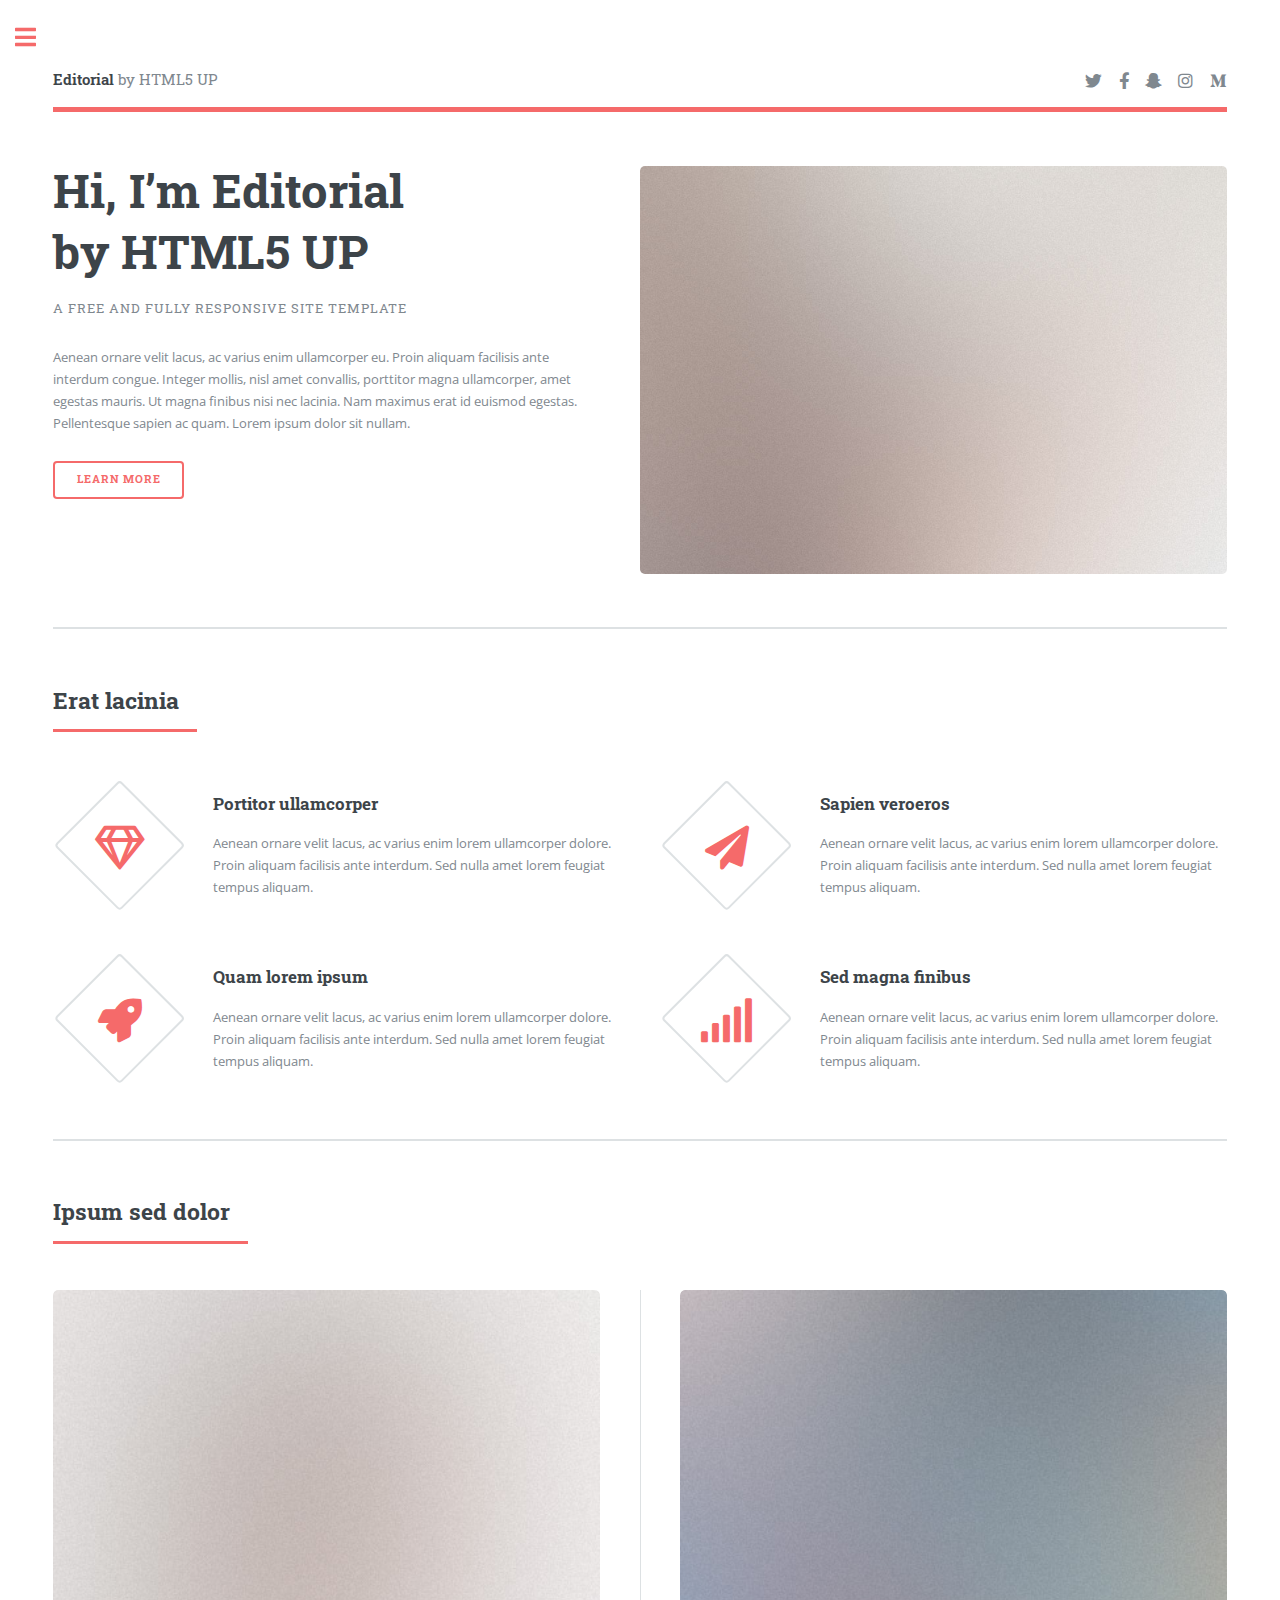
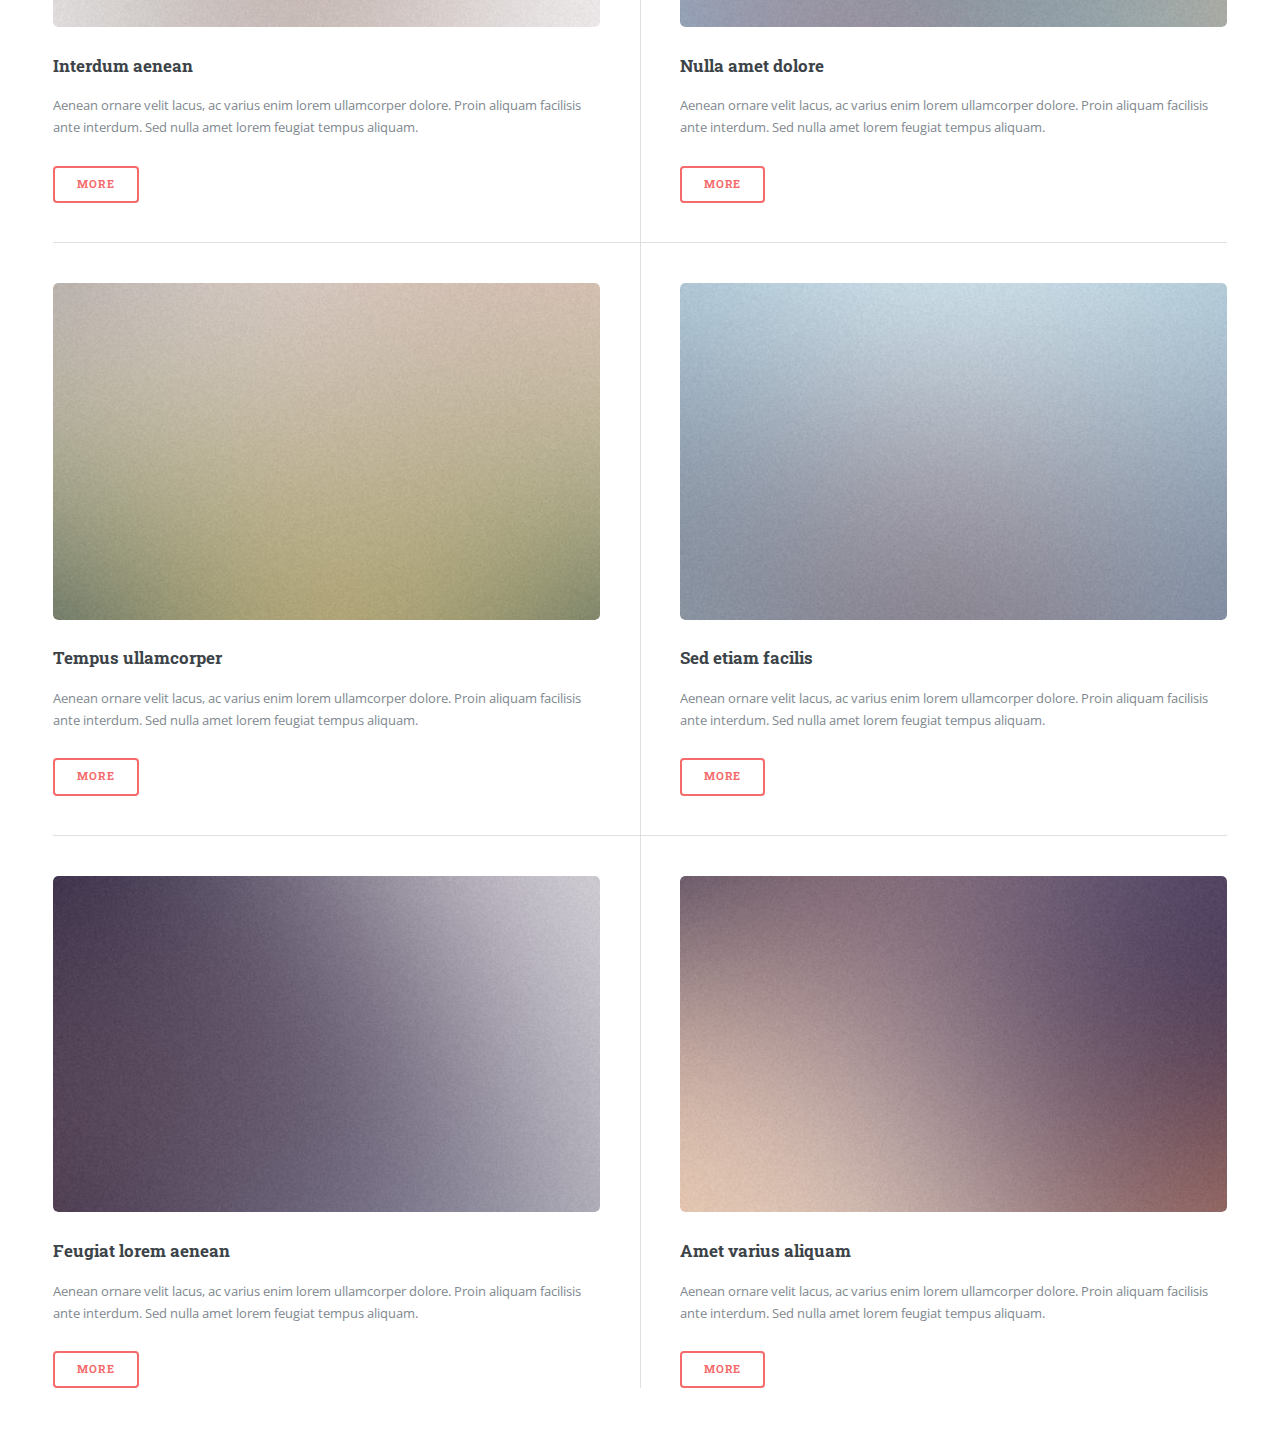
==== index.html @ fe11f631 "first commit" ====
<!DOCTYPE HTML>
<!--
	Editorial by HTML5 UP
	html5up.net | @ajlkn
	Free for personal and commercial use under the CCA 3.0 license (html5up.net/license)
-->
<html>
	<head>
		<title>Editorial by HTML5 UP</title>
		<meta charset="utf-8" />
		<meta name="viewport" content="width=device-width, initial-scale=1, user-scalable=no" />
		<link rel="stylesheet" href="assets/css/main.css" />
	</head>
	<body class="is-preload">

		<!-- Wrapper -->
			<div id="wrapper">

				<!-- Main -->
					<div id="main">
						<div class="inner">

							<!-- Header -->
								<header id="header">
									<a href="index.html" class="logo"><strong>Editorial</strong> by HTML5 UP</a>
									<ul class="icons">
										<li><a href="#" class="icon brands fa-twitter"><span class="label">Twitter</span></a></li>
										<li><a href="#" class="icon brands fa-facebook-f"><span class="label">Facebook</span></a></li>
										<li><a href="#" class="icon brands fa-snapchat-ghost"><span class="label">Snapchat</span></a></li>
										<li><a href="#" class="icon brands fa-instagram"><span class="label">Instagram</span></a></li>
										<li><a href="#" class="icon brands fa-medium-m"><span class="label">Medium</span></a></li>
									</ul>
								</header>

							<!-- Banner -->
								<section id="banner">
									<div class="content">
										<header>
											<h1>Hi, I’m Editorial<br />
											by HTML5 UP</h1>
											<p>A free and fully responsive site template</p>
										</header>
										<p>Aenean ornare velit lacus, ac varius enim ullamcorper eu. Proin aliquam facilisis ante interdum congue. Integer mollis, nisl amet convallis, porttitor magna ullamcorper, amet egestas mauris. Ut magna finibus nisi nec lacinia. Nam maximus erat id euismod egestas. Pellentesque sapien ac quam. Lorem ipsum dolor sit nullam.</p>
										<ul class="actions">
											<li><a href="#" class="button big">Learn More</a></li>
										</ul>
									</div>
									<span class="image object">
										<img src="images/pic10.jpg" alt="" />
									</span>
								</section>

							<!-- Section -->
								<section>
									<header class="major">
										<h2>Erat lacinia</h2>
									</header>
									<div class="features">
										<article>
											<span class="icon fa-gem"></span>
											<div class="content">
												<h3>Portitor ullamcorper</h3>
												<p>Aenean ornare velit lacus, ac varius enim lorem ullamcorper dolore. Proin aliquam facilisis ante interdum. Sed nulla amet lorem feugiat tempus aliquam.</p>
											</div>
										</article>
										<article>
											<span class="icon solid fa-paper-plane"></span>
											<div class="content">
												<h3>Sapien veroeros</h3>
												<p>Aenean ornare velit lacus, ac varius enim lorem ullamcorper dolore. Proin aliquam facilisis ante interdum. Sed nulla amet lorem feugiat tempus aliquam.</p>
											</div>
										</article>
										<article>
											<span class="icon solid fa-rocket"></span>
											<div class="content">
												<h3>Quam lorem ipsum</h3>
												<p>Aenean ornare velit lacus, ac varius enim lorem ullamcorper dolore. Proin aliquam facilisis ante interdum. Sed nulla amet lorem feugiat tempus aliquam.</p>
											</div>
										</article>
										<article>
											<span class="icon solid fa-signal"></span>
											<div class="content">
												<h3>Sed magna finibus</h3>
												<p>Aenean ornare velit lacus, ac varius enim lorem ullamcorper dolore. Proin aliquam facilisis ante interdum. Sed nulla amet lorem feugiat tempus aliquam.</p>
											</div>
										</article>
									</div>
								</section>

							<!-- Section -->
								<section>
									<header class="major">
										<h2>Ipsum sed dolor</h2>
									</header>
									<div class="posts">
										<article>
											<a href="#" class="image"><img src="images/pic01.jpg" alt="" /></a>
											<h3>Interdum aenean</h3>
											<p>Aenean ornare velit lacus, ac varius enim lorem ullamcorper dolore. Proin aliquam facilisis ante interdum. Sed nulla amet lorem feugiat tempus aliquam.</p>
											<ul class="actions">
												<li><a href="#" class="button">More</a></li>
											</ul>
										</article>
										<article>
											<a href="#" class="image"><img src="images/pic02.jpg" alt="" /></a>
											<h3>Nulla amet dolore</h3>
											<p>Aenean ornare velit lacus, ac varius enim lorem ullamcorper dolore. Proin aliquam facilisis ante interdum. Sed nulla amet lorem feugiat tempus aliquam.</p>
											<ul class="actions">
												<li><a href="#" class="button">More</a></li>
											</ul>
										</article>
										<article>
											<a href="#" class="image"><img src="images/pic03.jpg" alt="" /></a>
											<h3>Tempus ullamcorper</h3>
											<p>Aenean ornare velit lacus, ac varius enim lorem ullamcorper dolore. Proin aliquam facilisis ante interdum. Sed nulla amet lorem feugiat tempus aliquam.</p>
											<ul class="actions">
												<li><a href="#" class="button">More</a></li>
											</ul>
										</article>
										<article>
											<a href="#" class="image"><img src="images/pic04.jpg" alt="" /></a>
											<h3>Sed etiam facilis</h3>
											<p>Aenean ornare velit lacus, ac varius enim lorem ullamcorper dolore. Proin aliquam facilisis ante interdum. Sed nulla amet lorem feugiat tempus aliquam.</p>
											<ul class="actions">
												<li><a href="#" class="button">More</a></li>
											</ul>
										</article>
										<article>
											<a href="#" class="image"><img src="images/pic05.jpg" alt="" /></a>
											<h3>Feugiat lorem aenean</h3>
											<p>Aenean ornare velit lacus, ac varius enim lorem ullamcorper dolore. Proin aliquam facilisis ante interdum. Sed nulla amet lorem feugiat tempus aliquam.</p>
											<ul class="actions">
												<li><a href="#" class="button">More</a></li>
											</ul>
										</article>
										<article>
											<a href="#" class="image"><img src="images/pic06.jpg" alt="" /></a>
											<h3>Amet varius aliquam</h3>
											<p>Aenean ornare velit lacus, ac varius enim lorem ullamcorper dolore. Proin aliquam facilisis ante interdum. Sed nulla amet lorem feugiat tempus aliquam.</p>
											<ul class="actions">
												<li><a href="#" class="button">More</a></li>
											</ul>
										</article>
									</div>
								</section>

						</div>
					</div>

				<!-- Sidebar -->
					<div id="sidebar">
						<div class="inner">

							<!-- Search -->
								<section id="search" class="alt">
									<form method="post" action="#">
										<input type="text" name="query" id="query" placeholder="Search" />
									</form>
								</section>

							<!-- Menu -->
								<nav id="menu">
									<header class="major">
										<h2>Menu</h2>
									</header>
									<ul>
										<li><a href="index.html">Homepage</a></li>
										<li><a href="generic.html">Generic</a></li>
										<li><a href="elements.html">Elements</a></li>
										<li>
											<span class="opener">Submenu</span>
											<ul>
												<li><a href="#">Lorem Dolor</a></li>
												<li><a href="#">Ipsum Adipiscing</a></li>
												<li><a href="#">Tempus Magna</a></li>
												<li><a href="#">Feugiat Veroeros</a></li>
											</ul>
										</li>
										<li><a href="#">Etiam Dolore</a></li>
										<li><a href="#">Adipiscing</a></li>
										<li>
											<span class="opener">Another Submenu</span>
											<ul>
												<li><a href="#">Lorem Dolor</a></li>
												<li><a href="#">Ipsum Adipiscing</a></li>
												<li><a href="#">Tempus Magna</a></li>
												<li><a href="#">Feugiat Veroeros</a></li>
											</ul>
										</li>
										<li><a href="#">Maximus Erat</a></li>
										<li><a href="#">Sapien Mauris</a></li>
										<li><a href="#">Amet Lacinia</a></li>
									</ul>
								</nav>

							<!-- Section -->
								<section>
									<header class="major">
										<h2>Ante interdum</h2>
									</header>
									<div class="mini-posts">
										<article>
											<a href="#" class="image"><img src="images/pic07.jpg" alt="" /></a>
											<p>Aenean ornare velit lacus, ac varius enim lorem ullamcorper dolore aliquam.</p>
										</article>
										<article>
											<a href="#" class="image"><img src="images/pic08.jpg" alt="" /></a>
											<p>Aenean ornare velit lacus, ac varius enim lorem ullamcorper dolore aliquam.</p>
										</article>
										<article>
											<a href="#" class="image"><img src="images/pic09.jpg" alt="" /></a>
											<p>Aenean ornare velit lacus, ac varius enim lorem ullamcorper dolore aliquam.</p>
										</article>
									</div>
									<ul class="actions">
										<li><a href="#" class="button">More</a></li>
									</ul>
								</section>

							<!-- Section -->
								<section>
									<header class="major">
										<h2>Get in touch</h2>
									</header>
									<p>Sed varius enim lorem ullamcorper dolore aliquam aenean ornare velit lacus, ac varius enim lorem ullamcorper dolore. Proin sed aliquam facilisis ante interdum. Sed nulla amet lorem feugiat tempus aliquam.</p>
									<ul class="contact">
										<li class="icon solid fa-envelope"><a href="#">information@untitled.tld</a></li>
										<li class="icon solid fa-phone">(000) 000-0000</li>
										<li class="icon solid fa-home">1234 Somewhere Road #8254<br />
										Nashville, TN 00000-0000</li>
									</ul>
								</section>

							<!-- Footer -->
								<footer id="footer">
									<p class="copyright">&copy; Untitled. All rights reserved. Demo Images: <a href="https://unsplash.com">Unsplash</a>. Design: <a href="https://html5up.net">HTML5 UP</a>.</p>
								</footer>

						</div>
					</div>

			</div>

		<!-- Scripts -->
			<script src="assets/js/jquery.min.js"></script>
			<script src="assets/js/browser.min.js"></script>
			<script src="assets/js/breakpoints.min.js"></script>
			<script src="assets/js/util.js"></script>
			<script src="assets/js/main.js"></script>

	</body>
</html>
---- assets/css/main.css ----
@import url(fontawesome-all.min.css);
@import url("https://fonts.googleapis.com/css?family=Open+Sans:400,600,400italic,600italic|Roboto+Slab:400,700");
/*
	Editorial by HTML5 UP
	html5up.net | @ajlkn
	Free for personal and commercial use under the CCA 3.0 license (html5up.net/license)
*/
html, body, div, span, applet, object,
iframe, h1, h2, h3, h4, h5, h6, p, blockquote,
pre, a, abbr, acronym, address, big, cite,
code, del, dfn, em, img, ins, kbd, q, s, samp,
small, strike, strong, sub, sup, tt, var, b,
u, i, center, dl, dt, dd, ol, ul, li, fieldset,
form, label, legend, table, caption, tbody,
tfoot, thead, tr, th, td, article, aside,
canvas, details, embed, figure, figcaption,
footer, header, hgroup, menu, nav, output, ruby,
section, summary, time, mark, audio, video {
  margin: 0;
  padding: 0;
  border: 0;
  font-size: 100%;
  font: inherit;
  vertical-align: baseline; }

article, aside, details, figcaption, figure,
footer, header, hgroup, menu, nav, section {
  display: block; }

body {
  line-height: 1; }

ol, ul {
  list-style: none; }

blockquote, q {
  quotes: none; }
  blockquote:before, blockquote:after, q:before, q:after {
    content: '';
    content: none; }

table {
  border-collapse: collapse;
  border-spacing: 0; }

body {
  -webkit-text-size-adjust: none; }

mark {
  background-color: transparent;
  color: inherit; }

input::-moz-focus-inner {
  border: 0;
  padding: 0; }

input, select, textarea {
  -moz-appearance: none;
  -webkit-appearance: none;
  -ms-appearance: none;
  appearance: none; }

/* Basic */
@-ms-viewport {
  width: device-width; }

body {
  -ms-overflow-style: scrollbar; }

@media screen and (max-width: 480px) {
  html, body {
    min-width: 320px; } }

html {
  box-sizing: border-box; }

*, *:before, *:after {
  box-sizing: inherit; }

body {
  background: #ffffff; }
  body.is-preload *, body.is-preload *:before, body.is-preload *:after, body.is-resizing *, body.is-resizing *:before, body.is-resizing *:after {
    -moz-animation: none !important;
    -webkit-animation: none !important;
    -ms-animation: none !important;
    animation: none !important;
    -moz-transition: none !important;
    -webkit-transition: none !important;
    -ms-transition: none !important;
    transition: none !important; }

/* Type */
body, input, select, textarea {
  color: #7f888f;
  font-family: "Open Sans", sans-serif;
  font-size: 13pt;
  font-weight: 400;
  line-height: 1.65; }
  @media screen and (max-width: 1680px) {
    body, input, select, textarea {
      font-size: 11pt; } }
  @media screen and (max-width: 1280px) {
    body, input, select, textarea {
      font-size: 10pt; } }
  @media screen and (max-width: 360px) {
    body, input, select, textarea {
      font-size: 9pt; } }

a {
  -moz-transition: color 0.2s ease-in-out, border-bottom-color 0.2s ease-in-out;
  -webkit-transition: color 0.2s ease-in-out, border-bottom-color 0.2s ease-in-out;
  -ms-transition: color 0.2s ease-in-out, border-bottom-color 0.2s ease-in-out;
  transition: color 0.2s ease-in-out, border-bottom-color 0.2s ease-in-out;
  border-bottom: dotted 1px;
  color: #f56a6a;
  text-decoration: none; }
  a:hover {
    border-bottom-color: #f56a6a;
    color: #f56a6a !important; }
    a:hover strong {
      color: inherit; }

strong, b {
  color: #3d4449;
  font-weight: 600; }

em, i {
  font-style: italic; }

p {
  margin: 0 0 2em 0; }

h1, h2, h3, h4, h5, h6 {
  color: #3d4449;
  font-family: "Roboto Slab", serif;
  font-weight: 700;
  line-height: 1.5;
  margin: 0 0 1em 0; }
  h1 a, h2 a, h3 a, h4 a, h5 a, h6 a {
    color: inherit;
    text-decoration: none;
    border-bottom: 0; }

h1 {
  font-size: 4em;
  margin: 0 0 0.5em 0;
  line-height: 1.3; }

h2 {
  font-size: 1.75em; }

h3 {
  font-size: 1.25em; }

h4 {
  font-size: 1.1em; }

h5 {
  font-size: 0.9em; }

h6 {
  font-size: 0.7em; }

@media screen and (max-width: 1680px) {
  h1 {
    font-size: 3.5em; } }

@media screen and (max-width: 980px) {
  h1 {
    font-size: 3.25em; } }

@media screen and (max-width: 736px) {
  h1 {
    font-size: 2em;
    line-height: 1.4; }
  h2 {
    font-size: 1.5em; } }

sub {
  font-size: 0.8em;
  position: relative;
  top: 0.5em; }

sup {
  font-size: 0.8em;
  position: relative;
  top: -0.5em; }

blockquote {
  border-left: solid 3px rgba(210, 215, 217, 0.75);
  font-style: italic;
  margin: 0 0 2em 0;
  padding: 0.5em 0 0.5em 2em; }

code {
  background: rgba(230, 235, 237, 0.25);
  border-radius: 0.375em;
  border: solid 1px rgba(210, 215, 217, 0.75);
  font-family: "Courier New", monospace;
  font-size: 0.9em;
  margin: 0 0.25em;
  padding: 0.25em 0.65em; }

pre {
  -webkit-overflow-scrolling: touch;
  font-family: "Courier New", monospace;
  font-size: 0.9em;
  margin: 0 0 2em 0; }
  pre code {
    display: block;
    line-height: 1.75;
    padding: 1em 1.5em;
    overflow-x: auto; }

hr {
  border: 0;
  border-bottom: solid 1px rgba(210, 215, 217, 0.75);
  margin: 2em 0; }
  hr.major {
    margin: 3em 0; }

.align-left {
  text-align: left; }

.align-center {
  text-align: center; }

.align-right {
  text-align: right; }

/* Row */
.row {
  display: flex;
  flex-wrap: wrap;
  box-sizing: border-box;
  align-items: stretch; }
  .row > * {
    box-sizing: border-box; }
  .row.gtr-uniform > * > :last-child {
    margin-bottom: 0; }
  .row.aln-left {
    justify-content: flex-start; }
  .row.aln-center {
    justify-content: center; }
  .row.aln-right {
    justify-content: flex-end; }
  .row.aln-top {
    align-items: flex-start; }
  .row.aln-middle {
    align-items: center; }
  .row.aln-bottom {
    align-items: flex-end; }
  .row > .imp {
    order: -1; }
  .row > .col-1 {
    width: 8.33333%; }
  .row > .off-1 {
    margin-left: 8.33333%; }
  .row > .col-2 {
    width: 16.66667%; }
  .row > .off-2 {
    margin-left: 16.66667%; }
  .row > .col-3 {
    width: 25%; }
  .row > .off-3 {
    margin-left: 25%; }
  .row > .col-4 {
    width: 33.33333%; }
  .row > .off-4 {
    margin-left: 33.33333%; }
  .row > .col-5 {
    width: 41.66667%; }
  .row > .off-5 {
    margin-left: 41.66667%; }
  .row > .col-6 {
    width: 50%; }
  .row > .off-6 {
    margin-left: 50%; }
  .row > .col-7 {
    width: 58.33333%; }
  .row > .off-7 {
    margin-left: 58.33333%; }
  .row > .col-8 {
    width: 66.66667%; }
  .row > .off-8 {
    margin-left: 66.66667%; }
  .row > .col-9 {
    width: 75%; }
  .row > .off-9 {
    margin-left: 75%; }
  .row > .col-10 {
    width: 83.33333%; }
  .row > .off-10 {
    margin-left: 83.33333%; }
  .row > .col-11 {
    width: 91.66667%; }
  .row > .off-11 {
    margin-left: 91.66667%; }
  .row > .col-12 {
    width: 100%; }
  .row > .off-12 {
    margin-left: 100%; }
  .row.gtr-0 {
    margin-top: 0;
    margin-left: 0em; }
    .row.gtr-0 > * {
      padding: 0 0 0 0em; }
    .row.gtr-0.gtr-uniform {
      margin-top: 0em; }
      .row.gtr-0.gtr-uniform > * {
        padding-top: 0em; }
  .row.gtr-25 {
    margin-top: 0;
    margin-left: -0.375em; }
    .row.gtr-25 > * {
      padding: 0 0 0 0.375em; }
    .row.gtr-25.gtr-uniform {
      margin-top: -0.375em; }
      .row.gtr-25.gtr-uniform > * {
        padding-top: 0.375em; }
  .row.gtr-50 {
    margin-top: 0;
    margin-left: -0.75em; }
    .row.gtr-50 > * {
      padding: 0 0 0 0.75em; }
    .row.gtr-50.gtr-uniform {
      margin-top: -0.75em; }
      .row.gtr-50.gtr-uniform > * {
        padding-top: 0.75em; }
  .row {
    margin-top: 0;
    margin-left: -1.5em; }
    .row > * {
      padding: 0 0 0 1.5em; }
    .row.gtr-uniform {
      margin-top: -1.5em; }
      .row.gtr-uniform > * {
        padding-top: 1.5em; }
  .row.gtr-150 {
    margin-top: 0;
    margin-left: -2.25em; }
    .row.gtr-150 > * {
      padding: 0 0 0 2.25em; }
    .row.gtr-150.gtr-uniform {
      margin-top: -2.25em; }
      .row.gtr-150.gtr-uniform > * {
        padding-top: 2.25em; }
  .row.gtr-200 {
    margin-top: 0;
    margin-left: -3em; }
    .row.gtr-200 > * {
      padding: 0 0 0 3em; }
    .row.gtr-200.gtr-uniform {
      margin-top: -3em; }
      .row.gtr-200.gtr-uniform > * {
        padding-top: 3em; }
  @media screen and (max-width: 1680px) {
    .row {
      display: flex;
      flex-wrap: wrap;
      box-sizing: border-box;
      align-items: stretch; }
      .row > * {
        box-sizing: border-box; }
      .row.gtr-uniform > * > :last-child {
        margin-bottom: 0; }
      .row.aln-left {
        justify-content: flex-start; }
      .row.aln-center {
        justify-content: center; }
      .row.aln-right {
        justify-content: flex-end; }
      .row.aln-top {
        align-items: flex-start; }
      .row.aln-middle {
        align-items: center; }
      .row.aln-bottom {
        align-items: flex-end; }
      .row > .imp-xlarge {
        order: -1; }
      .row > .col-1-xlarge {
        width: 8.33333%; }
      .row > .off-1-xlarge {
        margin-left: 8.33333%; }
      .row > .col-2-xlarge {
        width: 16.66667%; }
      .row > .off-2-xlarge {
        margin-left: 16.66667%; }
      .row > .col-3-xlarge {
        width: 25%; }
      .row > .off-3-xlarge {
        margin-left: 25%; }
      .row > .col-4-xlarge {
        width: 33.33333%; }
      .row > .off-4-xlarge {
        margin-left: 33.33333%; }
      .row > .col-5-xlarge {
        width: 41.66667%; }
      .row > .off-5-xlarge {
        margin-left: 41.66667%; }
      .row > .col-6-xlarge {
        width: 50%; }
      .row > .off-6-xlarge {
        margin-left: 50%; }
      .row > .col-7-xlarge {
        width: 58.33333%; }
      .row > .off-7-xlarge {
        margin-left: 58.33333%; }
      .row > .col-8-xlarge {
        width: 66.66667%; }
      .row > .off-8-xlarge {
        margin-left: 66.66667%; }
      .row > .col-9-xlarge {
        width: 75%; }
      .row > .off-9-xlarge {
        margin-left: 75%; }
      .row > .col-10-xlarge {
        width: 83.33333%; }
      .row > .off-10-xlarge {
        margin-left: 83.33333%; }
      .row > .col-11-xlarge {
        width: 91.66667%; }
      .row > .off-11-xlarge {
        margin-left: 91.66667%; }
      .row > .col-12-xlarge {
        width: 100%; }
      .row > .off-12-xlarge {
        margin-left: 100%; }
      .row.gtr-0 {
        margin-top: 0;
        margin-left: 0em; }
        .row.gtr-0 > * {
          padding: 0 0 0 0em; }
        .row.gtr-0.gtr-uniform {
          margin-top: 0em; }
          .row.gtr-0.gtr-uniform > * {
            padding-top: 0em; }
      .row.gtr-25 {
        margin-top: 0;
        margin-left: -0.375em; }
        .row.gtr-25 > * {
          padding: 0 0 0 0.375em; }
        .row.gtr-25.gtr-uniform {
          margin-top: -0.375em; }
          .row.gtr-25.gtr-uniform > * {
            padding-top: 0.375em; }
      .row.gtr-50 {
        margin-top: 0;
        margin-left: -0.75em; }
        .row.gtr-50 > * {
          padding: 0 0 0 0.75em; }
        .row.gtr-50.gtr-uniform {
          margin-top: -0.75em; }
          .row.gtr-50.gtr-uniform > * {
            padding-top: 0.75em; }
      .row {
        margin-top: 0;
        margin-left: -1.5em; }
        .row > * {
          padding: 0 0 0 1.5em; }
        .row.gtr-uniform {
          margin-top: -1.5em; }
          .row.gtr-uniform > * {
            padding-top: 1.5em; }
      .row.gtr-150 {
        margin-top: 0;
        margin-left: -2.25em; }
        .row.gtr-150 > * {
          padding: 0 0 0 2.25em; }
        .row.gtr-150.gtr-uniform {
          margin-top: -2.25em; }
          .row.gtr-150.gtr-uniform > * {
            padding-top: 2.25em; }
      .row.gtr-200 {
        margin-top: 0;
        margin-left: -3em; }
        .row.gtr-200 > * {
          padding: 0 0 0 3em; }
        .row.gtr-200.gtr-uniform {
          margin-top: -3em; }
          .row.gtr-200.gtr-uniform > * {
            padding-top: 3em; } }
  @media screen and (max-width: 1280px) {
    .row {
      display: flex;
      flex-wrap: wrap;
      box-sizing: border-box;
      align-items: stretch; }
      .row > * {
        box-sizing: border-box; }
      .row.gtr-uniform > * > :last-child {
        margin-bottom: 0; }
      .row.aln-left {
        justify-content: flex-start; }
      .row.aln-center {
        justify-content: center; }
      .row.aln-right {
        justify-content: flex-end; }
      .row.aln-top {
        align-items: flex-start; }
      .row.aln-middle {
        align-items: center; }
      .row.aln-bottom {
        align-items: flex-end; }
      .row > .imp-large {
        order: -1; }
      .row > .col-1-large {
        width: 8.33333%; }
      .row > .off-1-large {
        margin-left: 8.33333%; }
      .row > .col-2-large {
        width: 16.66667%; }
      .row > .off-2-large {
        margin-left: 16.66667%; }
      .row > .col-3-large {
        width: 25%; }
      .row > .off-3-large {
        margin-left: 25%; }
      .row > .col-4-large {
        width: 33.33333%; }
      .row > .off-4-large {
        margin-left: 33.33333%; }
      .row > .col-5-large {
        width: 41.66667%; }
      .row > .off-5-large {
        margin-left: 41.66667%; }
      .row > .col-6-large {
        width: 50%; }
      .row > .off-6-large {
        margin-left: 50%; }
      .row > .col-7-large {
        width: 58.33333%; }
      .row > .off-7-large {
        margin-left: 58.33333%; }
      .row > .col-8-large {
        width: 66.66667%; }
      .row > .off-8-large {
        margin-left: 66.66667%; }
      .row > .col-9-large {
        width: 75%; }
      .row > .off-9-large {
        margin-left: 75%; }
      .row > .col-10-large {
        width: 83.33333%; }
      .row > .off-10-large {
        margin-left: 83.33333%; }
      .row > .col-11-large {
        width: 91.66667%; }
      .row > .off-11-large {
        margin-left: 91.66667%; }
      .row > .col-12-large {
        width: 100%; }
      .row > .off-12-large {
        margin-left: 100%; }
      .row.gtr-0 {
        margin-top: 0;
        margin-left: 0em; }
        .row.gtr-0 > * {
          padding: 0 0 0 0em; }
        .row.gtr-0.gtr-uniform {
          margin-top: 0em; }
          .row.gtr-0.gtr-uniform > * {
            padding-top: 0em; }
      .row.gtr-25 {
        margin-top: 0;
        margin-left: -0.375em; }
        .row.gtr-25 > * {
          padding: 0 0 0 0.375em; }
        .row.gtr-25.gtr-uniform {
          margin-top: -0.375em; }
          .row.gtr-25.gtr-uniform > * {
            padding-top: 0.375em; }
      .row.gtr-50 {
        margin-top: 0;
        margin-left: -0.75em; }
        .row.gtr-50 > * {
          padding: 0 0 0 0.75em; }
        .row.gtr-50.gtr-uniform {
          margin-top: -0.75em; }
          .row.gtr-50.gtr-uniform > * {
            padding-top: 0.75em; }
      .row {
        margin-top: 0;
        margin-left: -1.5em; }
        .row > * {
          padding: 0 0 0 1.5em; }
        .row.gtr-uniform {
          margin-top: -1.5em; }
          .row.gtr-uniform > * {
            padding-top: 1.5em; }
      .row.gtr-150 {
        margin-top: 0;
        margin-left: -2.25em; }
        .row.gtr-150 > * {
          padding: 0 0 0 2.25em; }
        .row.gtr-150.gtr-uniform {
          margin-top: -2.25em; }
          .row.gtr-150.gtr-uniform > * {
            padding-top: 2.25em; }
      .row.gtr-200 {
        margin-top: 0;
        margin-left: -3em; }
        .row.gtr-200 > * {
          padding: 0 0 0 3em; }
        .row.gtr-200.gtr-uniform {
          margin-top: -3em; }
          .row.gtr-200.gtr-uniform > * {
            padding-top: 3em; } }
  @media screen and (max-width: 980px) {
    .row {
      display: flex;
      flex-wrap: wrap;
      box-sizing: border-box;
      align-items: stretch; }
      .row > * {
        box-sizing: border-box; }
      .row.gtr-uniform > * > :last-child {
        margin-bottom: 0; }
      .row.aln-left {
        justify-content: flex-start; }
      .row.aln-center {
        justify-content: center; }
      .row.aln-right {
        justify-content: flex-end; }
      .row.aln-top {
        align-items: flex-start; }
      .row.aln-middle {
        align-items: center; }
      .row.aln-bottom {
        align-items: flex-end; }
      .row > .imp-medium {
        order: -1; }
      .row > .col-1-medium {
        width: 8.33333%; }
      .row > .off-1-medium {
        margin-left: 8.33333%; }
      .row > .col-2-medium {
        width: 16.66667%; }
      .row > .off-2-medium {
        margin-left: 16.66667%; }
      .row > .col-3-medium {
        width: 25%; }
      .row > .off-3-medium {
        margin-left: 25%; }
      .row > .col-4-medium {
        width: 33.33333%; }
      .row > .off-4-medium {
        margin-left: 33.33333%; }
      .row > .col-5-medium {
        width: 41.66667%; }
      .row > .off-5-medium {
        margin-left: 41.66667%; }
      .row > .col-6-medium {
        width: 50%; }
      .row > .off-6-medium {
        margin-left: 50%; }
      .row > .col-7-medium {
        width: 58.33333%; }
      .row > .off-7-medium {
        margin-left: 58.33333%; }
      .row > .col-8-medium {
        width: 66.66667%; }
      .row > .off-8-medium {
        margin-left: 66.66667%; }
      .row > .col-9-medium {
        width: 75%; }
      .row > .off-9-medium {
        margin-left: 75%; }
      .row > .col-10-medium {
        width: 83.33333%; }
      .row > .off-10-medium {
        margin-left: 83.33333%; }
      .row > .col-11-medium {
        width: 91.66667%; }
      .row > .off-11-medium {
        margin-left: 91.66667%; }
      .row > .col-12-medium {
        width: 100%; }
      .row > .off-12-medium {
        margin-left: 100%; }
      .row.gtr-0 {
        margin-top: 0;
        margin-left: 0em; }
        .row.gtr-0 > * {
          padding: 0 0 0 0em; }
        .row.gtr-0.gtr-uniform {
          margin-top: 0em; }
          .row.gtr-0.gtr-uniform > * {
            padding-top: 0em; }
      .row.gtr-25 {
        margin-top: 0;
        margin-left: -0.375em; }
        .row.gtr-25 > * {
          padding: 0 0 0 0.375em; }
        .row.gtr-25.gtr-uniform {
          margin-top: -0.375em; }
          .row.gtr-25.gtr-uniform > * {
            padding-top: 0.375em; }
      .row.gtr-50 {
        margin-top: 0;
        margin-left: -0.75em; }
        .row.gtr-50 > * {
          padding: 0 0 0 0.75em; }
        .row.gtr-50.gtr-uniform {
          margin-top: -0.75em; }
          .row.gtr-50.gtr-uniform > * {
            padding-top: 0.75em; }
      .row {
        margin-top: 0;
        margin-left: -1.5em; }
        .row > * {
          padding: 0 0 0 1.5em; }
        .row.gtr-uniform {
          margin-top: -1.5em; }
          .row.gtr-uniform > * {
            padding-top: 1.5em; }
      .row.gtr-150 {
        margin-top: 0;
        margin-left: -2.25em; }
        .row.gtr-150 > * {
          padding: 0 0 0 2.25em; }
        .row.gtr-150.gtr-uniform {
          margin-top: -2.25em; }
          .row.gtr-150.gtr-uniform > * {
            padding-top: 2.25em; }
      .row.gtr-200 {
        margin-top: 0;
        margin-left: -3em; }
        .row.gtr-200 > * {
          padding: 0 0 0 3em; }
        .row.gtr-200.gtr-uniform {
          margin-top: -3em; }
          .row.gtr-200.gtr-uniform > * {
            padding-top: 3em; } }
  @media screen and (max-width: 736px) {
    .row {
      display: flex;
      flex-wrap: wrap;
      box-sizing: border-box;
      align-items: stretch; }
      .row > * {
        box-sizing: border-box; }
      .row.gtr-uniform > * > :last-child {
        margin-bottom: 0; }
      .row.aln-left {
        justify-content: flex-start; }
      .row.aln-center {
        justify-content: center; }
      .row.aln-right {
        justify-content: flex-end; }
      .row.aln-top {
        align-items: flex-start; }
      .row.aln-middle {
        align-items: center; }
      .row.aln-bottom {
        align-items: flex-end; }
      .row > .imp-small {
        order: -1; }
      .row > .col-1-small {
        width: 8.33333%; }
      .row > .off-1-small {
        margin-left: 8.33333%; }
      .row > .col-2-small {
        width: 16.66667%; }
      .row > .off-2-small {
        margin-left: 16.66667%; }
      .row > .col-3-small {
        width: 25%; }
      .row > .off-3-small {
        margin-left: 25%; }
      .row > .col-4-small {
        width: 33.33333%; }
      .row > .off-4-small {
        margin-left: 33.33333%; }
      .row > .col-5-small {
        width: 41.66667%; }
      .row > .off-5-small {
        margin-left: 41.66667%; }
      .row > .col-6-small {
        width: 50%; }
      .row > .off-6-small {
        margin-left: 50%; }
      .row > .col-7-small {
        width: 58.33333%; }
      .row > .off-7-small {
        margin-left: 58.33333%; }
      .row > .col-8-small {
        width: 66.66667%; }
      .row > .off-8-small {
        margin-left: 66.66667%; }
      .row > .col-9-small {
        width: 75%; }
      .row > .off-9-small {
        margin-left: 75%; }
      .row > .col-10-small {
        width: 83.33333%; }
      .row > .off-10-small {
        margin-left: 83.33333%; }
      .row > .col-11-small {
        width: 91.66667%; }
      .row > .off-11-small {
        margin-left: 91.66667%; }
      .row > .col-12-small {
        width: 100%; }
      .row > .off-12-small {
        margin-left: 100%; }
      .row.gtr-0 {
        margin-top: 0;
        margin-left: 0em; }
        .row.gtr-0 > * {
          padding: 0 0 0 0em; }
        .row.gtr-0.gtr-uniform {
          margin-top: 0em; }
          .row.gtr-0.gtr-uniform > * {
            padding-top: 0em; }
      .row.gtr-25 {
        margin-top: 0;
        margin-left: -0.375em; }
        .row.gtr-25 > * {
          padding: 0 0 0 0.375em; }
        .row.gtr-25.gtr-uniform {
          margin-top: -0.375em; }
          .row.gtr-25.gtr-uniform > * {
            padding-top: 0.375em; }
      .row.gtr-50 {
        margin-top: 0;
        margin-left: -0.75em; }
        .row.gtr-50 > * {
          padding: 0 0 0 0.75em; }
        .row.gtr-50.gtr-uniform {
          margin-top: -0.75em; }
          .row.gtr-50.gtr-uniform > * {
            padding-top: 0.75em; }
      .row {
        margin-top: 0;
        margin-left: -1.5em; }
        .row > * {
          padding: 0 0 0 1.5em; }
        .row.gtr-uniform {
          margin-top: -1.5em; }
          .row.gtr-uniform > * {
            padding-top: 1.5em; }
      .row.gtr-150 {
        margin-top: 0;
        margin-left: -2.25em; }
        .row.gtr-150 > * {
          padding: 0 0 0 2.25em; }
        .row.gtr-150.gtr-uniform {
          margin-top: -2.25em; }
          .row.gtr-150.gtr-uniform > * {
            padding-top: 2.25em; }
      .row.gtr-200 {
        margin-top: 0;
        margin-left: -3em; }
        .row.gtr-200 > * {
          padding: 0 0 0 3em; }
        .row.gtr-200.gtr-uniform {
          margin-top: -3em; }
          .row.gtr-200.gtr-uniform > * {
            padding-top: 3em; } }
  @media screen and (max-width: 480px) {
    .row {
      display: flex;
      flex-wrap: wrap;
      box-sizing: border-box;
      align-items: stretch; }
      .row > * {
        box-sizing: border-box; }
      .row.gtr-uniform > * > :last-child {
        margin-bottom: 0; }
      .row.aln-left {
        justify-content: flex-start; }
      .row.aln-center {
        justify-content: center; }
      .row.aln-right {
        justify-content: flex-end; }
      .row.aln-top {
        align-items: flex-start; }
      .row.aln-middle {
        align-items: center; }
      .row.aln-bottom {
        align-items: flex-end; }
      .row > .imp-xsmall {
        order: -1; }
      .row > .col-1-xsmall {
        width: 8.33333%; }
      .row > .off-1-xsmall {
        margin-left: 8.33333%; }
      .row > .col-2-xsmall {
        width: 16.66667%; }
      .row > .off-2-xsmall {
        margin-left: 16.66667%; }
      .row > .col-3-xsmall {
        width: 25%; }
      .row > .off-3-xsmall {
        margin-left: 25%; }
      .row > .col-4-xsmall {
        width: 33.33333%; }
      .row > .off-4-xsmall {
        margin-left: 33.33333%; }
      .row > .col-5-xsmall {
        width: 41.66667%; }
      .row > .off-5-xsmall {
        margin-left: 41.66667%; }
      .row > .col-6-xsmall {
        width: 50%; }
      .row > .off-6-xsmall {
        margin-left: 50%; }
      .row > .col-7-xsmall {
        width: 58.33333%; }
      .row > .off-7-xsmall {
        margin-left: 58.33333%; }
      .row > .col-8-xsmall {
        width: 66.66667%; }
      .row > .off-8-xsmall {
        margin-left: 66.66667%; }
      .row > .col-9-xsmall {
        width: 75%; }
      .row > .off-9-xsmall {
        margin-left: 75%; }
      .row > .col-10-xsmall {
        width: 83.33333%; }
      .row > .off-10-xsmall {
        margin-left: 83.33333%; }
      .row > .col-11-xsmall {
        width: 91.66667%; }
      .row > .off-11-xsmall {
        margin-left: 91.66667%; }
      .row > .col-12-xsmall {
        width: 100%; }
      .row > .off-12-xsmall {
        margin-left: 100%; }
      .row.gtr-0 {
        margin-top: 0;
        margin-left: 0em; }
        .row.gtr-0 > * {
          padding: 0 0 0 0em; }
        .row.gtr-0.gtr-uniform {
          margin-top: 0em; }
          .row.gtr-0.gtr-uniform > * {
            padding-top: 0em; }
      .row.gtr-25 {
        margin-top: 0;
        margin-left: -0.375em; }
        .row.gtr-25 > * {
          padding: 0 0 0 0.375em; }
        .row.gtr-25.gtr-uniform {
          margin-top: -0.375em; }
          .row.gtr-25.gtr-uniform > * {
            padding-top: 0.375em; }
      .row.gtr-50 {
        margin-top: 0;
        margin-left: -0.75em; }
        .row.gtr-50 > * {
          padding: 0 0 0 0.75em; }
        .row.gtr-50.gtr-uniform {
          margin-top: -0.75em; }
          .row.gtr-50.gtr-uniform > * {
            padding-top: 0.75em; }
      .row {
        margin-top: 0;
        margin-left: -1.5em; }
        .row > * {
          padding: 0 0 0 1.5em; }
        .row.gtr-uniform {
          margin-top: -1.5em; }
          .row.gtr-uniform > * {
            padding-top: 1.5em; }
      .row.gtr-150 {
        margin-top: 0;
        margin-left: -2.25em; }
        .row.gtr-150 > * {
          padding: 0 0 0 2.25em; }
        .row.gtr-150.gtr-uniform {
          margin-top: -2.25em; }
          .row.gtr-150.gtr-uniform > * {
            padding-top: 2.25em; }
      .row.gtr-200 {
        margin-top: 0;
        margin-left: -3em; }
        .row.gtr-200 > * {
          padding: 0 0 0 3em; }
        .row.gtr-200.gtr-uniform {
          margin-top: -3em; }
          .row.gtr-200.gtr-uniform > * {
            padding-top: 3em; } }

/* Section/Article */
section.special, article.special {
  text-align: center; }

header p {
  font-family: "Roboto Slab", serif;
  font-size: 1em;
  font-weight: 400;
  letter-spacing: 0.075em;
  margin-top: -0.5em;
  text-transform: uppercase; }

header.major > :last-child {
  border-bottom: solid 3px #f56a6a;
  display: inline-block;
  margin: 0 0 2em 0;
  padding: 0 0.75em 0.5em 0; }

header.main > :last-child {
  margin: 0 0 1em 0; }

/* Form */
form {
  margin: 0 0 2em 0; }

label {
  color: #3d4449;
  display: block;
  font-size: 0.9em;
  font-weight: 600;
  margin: 0 0 1em 0; }

input[type="text"],
input[type="password"],
input[type="email"],
input[type="tel"],
input[type="search"],
input[type="url"],
select,
textarea {
  -moz-appearance: none;
  -webkit-appearance: none;
  -ms-appearance: none;
  appearance: none;
  background: #ffffff;
  border-radius: 0.375em;
  border: none;
  border: solid 1px rgba(210, 215, 217, 0.75);
  color: inherit;
  display: block;
  outline: 0;
  padding: 0 1em;
  text-decoration: none;
  width: 100%; }
  input[type="text"]:invalid,
  input[type="password"]:invalid,
  input[type="email"]:invalid,
  input[type="tel"]:invalid,
  input[type="search"]:invalid,
  input[type="url"]:invalid,
  select:invalid,
  textarea:invalid {
    box-shadow: none; }
  input[type="text"]:focus,
  input[type="password"]:focus,
  input[type="email"]:focus,
  input[type="tel"]:focus,
  input[type="search"]:focus,
  input[type="url"]:focus,
  select:focus,
  textarea:focus {
    border-color: #f56a6a;
    box-shadow: 0 0 0 1px #f56a6a; }

select {
  background-image: url("data:image/svg+xml;charset=utf8,%3Csvg xmlns='http://www.w3.org/2000/svg' width='40' height='40' preserveAspectRatio='none' viewBox='0 0 40 40'%3E%3Cpath d='M9.4,12.3l10.4,10.4l10.4-10.4c0.2-0.2,0.5-0.4,0.9-0.4c0.3,0,0.6,0.1,0.9,0.4l3.3,3.3c0.2,0.2,0.4,0.5,0.4,0.9 c0,0.4-0.1,0.6-0.4,0.9L20.7,31.9c-0.2,0.2-0.5,0.4-0.9,0.4c-0.3,0-0.6-0.1-0.9-0.4L4.3,17.3c-0.2-0.2-0.4-0.5-0.4-0.9 c0-0.4,0.1-0.6,0.4-0.9l3.3-3.3c0.2-0.2,0.5-0.4,0.9-0.4S9.1,12.1,9.4,12.3z' fill='rgba(210, 215, 217, 0.75)' /%3E%3C/svg%3E");
  background-size: 1.25em;
  background-repeat: no-repeat;
  background-position: calc(100% - 1em) center;
  height: 2.75em;
  padding-right: 2.75em;
  text-overflow: ellipsis; }
  select option {
    color: #3d4449;
    background: #ffffff; }
  select:focus::-ms-value {
    background-color: transparent; }
  select::-ms-expand {
    display: none; }

input[type="text"],
input[type="password"],
input[type="email"],
input[type="tel"],
input[type="search"],
input[type="url"],
select {
  height: 2.75em; }

textarea {
  padding: 0.75em 1em; }

input[type="checkbox"],
input[type="radio"] {
  -moz-appearance: none;
  -webkit-appearance: none;
  -ms-appearance: none;
  appearance: none;
  display: block;
  float: left;
  margin-right: -2em;
  opacity: 0;
  width: 1em;
  z-index: -1; }
  input[type="checkbox"] + label,
  input[type="radio"] + label {
    text-decoration: none;
    color: #7f888f;
    cursor: pointer;
    display: inline-block;
    font-size: 1em;
    font-weight: 400;
    padding-left: 2.4em;
    padding-right: 0.75em;
    position: relative; }
    input[type="checkbox"] + label:before,
    input[type="radio"] + label:before {
      -moz-osx-font-smoothing: grayscale;
      -webkit-font-smoothing: antialiased;
      display: inline-block;
      font-style: normal;
      font-variant: normal;
      text-rendering: auto;
      line-height: 1;
      text-transform: none !important;
      font-family: 'Font Awesome 5 Free';
      font-weight: 900; }
    input[type="checkbox"] + label:before,
    input[type="radio"] + label:before {
      background: #ffffff;
      border-radius: 0.375em;
      border: solid 1px rgba(210, 215, 217, 0.75);
      content: '';
      display: inline-block;
      font-size: 0.8em;
      height: 2.0625em;
      left: 0;
      line-height: 2.0625em;
      position: absolute;
      text-align: center;
      top: 0;
      width: 2.0625em; }
  input[type="checkbox"]:checked + label:before,
  input[type="radio"]:checked + label:before {
    background: #3d4449;
    border-color: #3d4449;
    color: #ffffff;
    content: '\f00c'; }
  input[type="checkbox"]:focus + label:before,
  input[type="radio"]:focus + label:before {
    border-color: #f56a6a;
    box-shadow: 0 0 0 1px #f56a6a; }

input[type="checkbox"] + label:before {
  border-radius: 0.375em; }

input[type="radio"] + label:before {
  border-radius: 100%; }

::-webkit-input-placeholder {
  color: #9fa3a6 !important;
  opacity: 1.0; }

:-moz-placeholder {
  color: #9fa3a6 !important;
  opacity: 1.0; }

::-moz-placeholder {
  color: #9fa3a6 !important;
  opacity: 1.0; }

:-ms-input-placeholder {
  color: #9fa3a6 !important;
  opacity: 1.0; }

/* Box */
.box {
  border-radius: 0.375em;
  border: solid 1px rgba(210, 215, 217, 0.75);
  margin-bottom: 2em;
  padding: 1.5em; }
  .box > :last-child,
  .box > :last-child > :last-child,
  .box > :last-child > :last-child > :last-child {
    margin-bottom: 0; }
  .box.alt {
    border: 0;
    border-radius: 0;
    padding: 0; }

/* Icon */
.icon {
  text-decoration: none;
  border-bottom: none;
  position: relative; }
  .icon:before {
    -moz-osx-font-smoothing: grayscale;
    -webkit-font-smoothing: antialiased;
    display: inline-block;
    font-style: normal;
    font-variant: normal;
    text-rendering: auto;
    line-height: 1;
    text-transform: none !important;
    font-family: 'Font Awesome 5 Free';
    font-weight: 400; }
  .icon > .label {
    display: none; }
  .icon:before {
    line-height: inherit; }
  .icon.solid:before {
    font-weight: 900; }
  .icon.brands:before {
    font-family: 'Font Awesome 5 Brands'; }

/* Image */
.image {
  border-radius: 0.375em;
  border: 0;
  display: inline-block;
  position: relative; }
  .image img {
    border-radius: 0.375em;
    display: block; }
  .image.left, .image.right {
    max-width: 40%; }
    .image.left img, .image.right img {
      width: 100%; }
  .image.left {
    float: left;
    padding: 0 1.5em 1em 0;
    top: 0.25em; }
  .image.right {
    float: right;
    padding: 0 0 1em 1.5em;
    top: 0.25em; }
  .image.fit {
    display: block;
    margin: 0 0 2em 0;
    width: 100%; }
    .image.fit img {
      width: 100%; }
  .image.main {
    display: block;
    margin: 0 0 3em 0;
    width: 100%; }
    .image.main img {
      width: 100%; }

a.image {
  overflow: hidden; }
  a.image img {
    -moz-transition: -moz-transform 0.2s ease;
    -webkit-transition: -webkit-transform 0.2s ease;
    -ms-transition: -ms-transform 0.2s ease;
    transition: transform 0.2s ease; }
  a.image:hover img {
    -moz-transform: scale(1.075);
    -webkit-transform: scale(1.075);
    -ms-transform: scale(1.075);
    transform: scale(1.075); }

/* List */
ol {
  list-style: decimal;
  margin: 0 0 2em 0;
  padding-left: 1.25em; }
  ol li {
    padding-left: 0.25em; }

ul {
  list-style: disc;
  margin: 0 0 2em 0;
  padding-left: 1em; }
  ul li {
    padding-left: 0.5em; }
  ul.alt {
    list-style: none;
    padding-left: 0; }
    ul.alt li {
      border-top: solid 1px rgba(210, 215, 217, 0.75);
      padding: 0.5em 0; }
      ul.alt li:first-child {
        border-top: 0;
        padding-top: 0; }

dl {
  margin: 0 0 2em 0; }
  dl dt {
    display: block;
    font-weight: 600;
    margin: 0 0 1em 0; }
  dl dd {
    margin-left: 2em; }

/* Actions */
ul.actions {
  display: -moz-flex;
  display: -webkit-flex;
  display: -ms-flex;
  display: flex;
  cursor: default;
  list-style: none;
  margin-left: -1em;
  padding-left: 0; }
  ul.actions li {
    padding: 0 0 0 1em;
    vertical-align: middle; }
  ul.actions.special {
    -moz-justify-content: center;
    -webkit-justify-content: center;
    -ms-justify-content: center;
    justify-content: center;
    width: 100%;
    margin-left: 0; }
    ul.actions.special li:first-child {
      padding-left: 0; }
  ul.actions.stacked {
    -moz-flex-direction: column;
    -webkit-flex-direction: column;
    -ms-flex-direction: column;
    flex-direction: column;
    margin-left: 0; }
    ul.actions.stacked li {
      padding: 1.3em 0 0 0; }
      ul.actions.stacked li:first-child {
        padding-top: 0; }
  ul.actions.fit {
    width: calc(100% + 1em); }
    ul.actions.fit li {
      -moz-flex-grow: 1;
      -webkit-flex-grow: 1;
      -ms-flex-grow: 1;
      flex-grow: 1;
      -moz-flex-shrink: 1;
      -webkit-flex-shrink: 1;
      -ms-flex-shrink: 1;
      flex-shrink: 1;
      width: 100%; }
      ul.actions.fit li > * {
        width: 100%; }
    ul.actions.fit.stacked {
      width: 100%; }

/* Icons */
ul.icons {
  cursor: default;
  list-style: none;
  padding-left: 0; }
  ul.icons li {
    display: inline-block;
    padding: 0 1em 0 0; }
    ul.icons li:last-child {
      padding-right: 0; }
    ul.icons li .icon {
      color: inherit; }
      ul.icons li .icon:before {
        font-size: 1.25em; }

/* Contact */
ul.contact {
  list-style: none;
  padding: 0; }
  ul.contact li {
    text-decoration: none;
    border-top: solid 1px rgba(210, 215, 217, 0.75);
    margin: 1.5em 0 0 0;
    padding: 1.5em 0 0 3em;
    position: relative; }
    ul.contact li:before {
      -moz-osx-font-smoothing: grayscale;
      -webkit-font-smoothing: antialiased;
      display: inline-block;
      font-style: normal;
      font-variant: normal;
      text-rendering: auto;
      line-height: 1;
      text-transform: none !important;
      font-family: 'Font Awesome 5 Free';
      font-weight: 400; }
    ul.contact li:before {
      color: #f56a6a;
      display: inline-block;
      font-size: 1.5em;
      height: 1.125em;
      left: 0;
      line-height: 1.125em;
      position: absolute;
      text-align: center;
      top: 1em;
      width: 1.5em; }
    ul.contact li:first-child {
      border-top: 0;
      margin-top: 0;
      padding-top: 0; }
      ul.contact li:first-child:before {
        top: 0; }
    ul.contact li a {
      color: inherit; }

/* Pagination */
ul.pagination {
  cursor: default;
  list-style: none;
  padding-left: 0; }
  ul.pagination li {
    display: inline-block;
    padding-left: 0;
    vertical-align: middle; }
    ul.pagination li > .page {
      -moz-transition: background-color 0.2s ease-in-out, color 0.2s ease-in-out;
      -webkit-transition: background-color 0.2s ease-in-out, color 0.2s ease-in-out;
      -ms-transition: background-color 0.2s ease-in-out, color 0.2s ease-in-out;
      transition: background-color 0.2s ease-in-out, color 0.2s ease-in-out;
      border-bottom: 0;
      border-radius: 0.375em;
      display: inline-block;
      font-size: 0.8em;
      font-weight: 600;
      height: 2em;
      line-height: 2em;
      margin: 0 0.125em;
      min-width: 2em;
      padding: 0 0.5em;
      text-align: center; }
      ul.pagination li > .page.active {
        background-color: #f56a6a;
        color: #ffffff !important; }
        ul.pagination li > .page.active:hover {
          background-color: #f67878; }
        ul.pagination li > .page.active:active {
          background-color: #f45c5c; }
    ul.pagination li:first-child {
      padding-right: 0.75em; }
    ul.pagination li:last-child {
      padding-left: 0.75em; }
  @media screen and (max-width: 480px) {
    ul.pagination li:nth-child(n+2):nth-last-child(n+2) {
      display: none; }
    ul.pagination li:first-child {
      padding-right: 0; } }

/* Table */
.table-wrapper {
  -webkit-overflow-scrolling: touch;
  overflow-x: auto; }

table {
  margin: 0 0 2em 0;
  width: 100%; }
  table tbody tr {
    border: solid 1px rgba(210, 215, 217, 0.75);
    border-left: 0;
    border-right: 0; }
    table tbody tr:nth-child(2n + 1) {
      background-color: rgba(230, 235, 237, 0.25); }
  table td {
    padding: 0.75em 0.75em; }
  table th {
    color: #3d4449;
    font-size: 0.9em;
    font-weight: 600;
    padding: 0 0.75em 0.75em 0.75em;
    text-align: left; }
  table thead {
    border-bottom: solid 2px rgba(210, 215, 217, 0.75); }
  table tfoot {
    border-top: solid 2px rgba(210, 215, 217, 0.75); }
  table.alt {
    border-collapse: separate; }
    table.alt tbody tr td {
      border: solid 1px rgba(210, 215, 217, 0.75);
      border-left-width: 0;
      border-top-width: 0; }
      table.alt tbody tr td:first-child {
        border-left-width: 1px; }
    table.alt tbody tr:first-child td {
      border-top-width: 1px; }
    table.alt thead {
      border-bottom: 0; }
    table.alt tfoot {
      border-top: 0; }

/* Button */
input[type="submit"],
input[type="reset"],
input[type="button"],
button,
.button {
  -moz-appearance: none;
  -webkit-appearance: none;
  -ms-appearance: none;
  appearance: none;
  -moz-transition: background-color 0.2s ease-in-out, color 0.2s ease-in-out;
  -webkit-transition: background-color 0.2s ease-in-out, color 0.2s ease-in-out;
  -ms-transition: background-color 0.2s ease-in-out, color 0.2s ease-in-out;
  transition: background-color 0.2s ease-in-out, color 0.2s ease-in-out;
  background-color: transparent;
  border-radius: 0.375em;
  border: 0;
  box-shadow: inset 0 0 0 2px #f56a6a;
  color: #f56a6a !important;
  cursor: pointer;
  display: inline-block;
  font-family: "Roboto Slab", serif;
  font-size: 0.8em;
  font-weight: 700;
  height: 3.5em;
  letter-spacing: 0.075em;
  line-height: 3.5em;
  padding: 0 2.25em;
  text-align: center;
  text-decoration: none;
  text-transform: uppercase;
  white-space: nowrap; }
  input[type="submit"]:hover,
  input[type="reset"]:hover,
  input[type="button"]:hover,
  button:hover,
  .button:hover {
    background-color: rgba(245, 106, 106, 0.05); }
  input[type="submit"]:active,
  input[type="reset"]:active,
  input[type="button"]:active,
  button:active,
  .button:active {
    background-color: rgba(245, 106, 106, 0.15); }
  input[type="submit"].icon:before,
  input[type="reset"].icon:before,
  input[type="button"].icon:before,
  button.icon:before,
  .button.icon:before {
    margin-right: 0.5em; }
  input[type="submit"].fit,
  input[type="reset"].fit,
  input[type="button"].fit,
  button.fit,
  .button.fit {
    width: 100%; }
  input[type="submit"].small,
  input[type="reset"].small,
  input[type="button"].small,
  button.small,
  .button.small {
    font-size: 0.6em; }
  input[type="submit"].large,
  input[type="reset"].large,
  input[type="button"].large,
  button.large,
  .button.large {
    font-size: 1em;
    height: 3.65em;
    line-height: 3.65em; }
  input[type="submit"].primary,
  input[type="reset"].primary,
  input[type="button"].primary,
  button.primary,
  .button.primary {
    background-color: #f56a6a;
    box-shadow: none;
    color: #ffffff !important; }
    input[type="submit"].primary:hover,
    input[type="reset"].primary:hover,
    input[type="button"].primary:hover,
    button.primary:hover,
    .button.primary:hover {
      background-color: #f67878; }
    input[type="submit"].primary:active,
    input[type="reset"].primary:active,
    input[type="button"].primary:active,
    button.primary:active,
    .button.primary:active {
      background-color: #f45c5c; }
  input[type="submit"].disabled, input[type="submit"]:disabled,
  input[type="reset"].disabled,
  input[type="reset"]:disabled,
  input[type="button"].disabled,
  input[type="button"]:disabled,
  button.disabled,
  button:disabled,
  .button.disabled,
  .button:disabled {
    pointer-events: none;
    opacity: 0.25; }

/* Mini Posts */
.mini-posts article {
  border-top: solid 1px rgba(210, 215, 217, 0.75);
  margin-top: 2em;
  padding-top: 2em; }
  .mini-posts article .image {
    display: block;
    margin: 0 0 1.5em 0; }
    .mini-posts article .image img {
      display: block;
      width: 100%; }
  .mini-posts article:first-child {
    border-top: 0;
    margin-top: 0;
    padding-top: 0; }

/* Features */
.features {
  display: -moz-flex;
  display: -webkit-flex;
  display: -ms-flex;
  display: flex;
  -moz-flex-wrap: wrap;
  -webkit-flex-wrap: wrap;
  -ms-flex-wrap: wrap;
  flex-wrap: wrap;
  margin: 0 0 2em -3em;
  width: calc(100% + 3em); }
  .features article {
    -moz-align-items: center;
    -webkit-align-items: center;
    -ms-align-items: center;
    align-items: center;
    display: -moz-flex;
    display: -webkit-flex;
    display: -ms-flex;
    display: flex;
    margin: 0 0 3em 3em;
    position: relative;
    width: calc(50% - 3em); }
    .features article:nth-child(2n - 1) {
      margin-right: 1.5em; }
    .features article:nth-child(2n) {
      margin-left: 1.5em; }
    .features article:nth-last-child(1), .features article:nth-last-child(2) {
      margin-bottom: 0; }
    .features article .icon {
      -moz-flex-grow: 0;
      -webkit-flex-grow: 0;
      -ms-flex-grow: 0;
      flex-grow: 0;
      -moz-flex-shrink: 0;
      -webkit-flex-shrink: 0;
      -ms-flex-shrink: 0;
      flex-shrink: 0;
      display: block;
      height: 10em;
      line-height: 10em;
      margin: 0 2em 0 0;
      text-align: center;
      width: 10em; }
      .features article .icon:before {
        color: #f56a6a;
        font-size: 2.75rem;
        position: relative;
        top: 0.05em; }
      .features article .icon:after {
        -moz-transform: rotate(45deg);
        -webkit-transform: rotate(45deg);
        -ms-transform: rotate(45deg);
        transform: rotate(45deg);
        border-radius: 0.25rem;
        border: solid 2px rgba(210, 215, 217, 0.75);
        content: '';
        display: block;
        height: 7em;
        left: 50%;
        margin: -3.5em 0 0 -3.5em;
        position: absolute;
        top: 50%;
        width: 7em; }
    .features article .content {
      -moz-flex-grow: 1;
      -webkit-flex-grow: 1;
      -ms-flex-grow: 1;
      flex-grow: 1;
      -moz-flex-shrink: 1;
      -webkit-flex-shrink: 1;
      -ms-flex-shrink: 1;
      flex-shrink: 1;
      width: 100%; }
      .features article .content > :last-child {
        margin-bottom: 0; }
  @media screen and (max-width: 980px) {
    .features {
      margin: 0 0 2em 0;
      width: 100%; }
      .features article {
        margin: 0 0 3em 0;
        width: 100%; }
        .features article:nth-child(2n - 1) {
          margin-right: 0; }
        .features article:nth-child(2n) {
          margin-left: 0; }
        .features article:nth-last-child(1), .features article:nth-last-child(2) {
          margin-bottom: 3em; }
        .features article:last-child {
          margin-bottom: 0; }
        .features article .icon {
          height: 8em;
          line-height: 8em;
          width: 8em; }
          .features article .icon:before {
            font-size: 2.25rem; }
          .features article .icon:after {
            height: 6em;
            margin: -3em 0 0 -3em;
            width: 6em; } }
  @media screen and (max-width: 480px) {
    .features article {
      -moz-flex-direction: column;
      -webkit-flex-direction: column;
      -ms-flex-direction: column;
      flex-direction: column;
      -moz-align-items: -moz-flex-start;
      -webkit-align-items: -webkit-flex-start;
      -ms-align-items: -ms-flex-start;
      align-items: flex-start; }
      .features article .icon {
        height: 6em;
        line-height: 6em;
        margin: 0 0 1.5em 0;
        width: 6em; }
        .features article .icon:before {
          font-size: 1.5rem; }
        .features article .icon:after {
          height: 4em;
          margin: -2em 0 0 -2em;
          width: 4em; } }
  @media screen and (max-width: 480px) {
    .features article .icon:before {
      font-size: 1.25rem; } }

/* Posts */
.posts {
  display: -moz-flex;
  display: -webkit-flex;
  display: -ms-flex;
  display: flex;
  -moz-flex-wrap: wrap;
  -webkit-flex-wrap: wrap;
  -ms-flex-wrap: wrap;
  flex-wrap: wrap;
  margin: 0 0 2em -6em;
  width: calc(100% + 6em); }
  .posts article {
    -moz-flex-grow: 0;
    -webkit-flex-grow: 0;
    -ms-flex-grow: 0;
    flex-grow: 0;
    -moz-flex-shrink: 1;
    -webkit-flex-shrink: 1;
    -ms-flex-shrink: 1;
    flex-shrink: 1;
    margin: 0 0 6em 6em;
    position: relative;
    width: calc(33.33333% - 6em); }
    .posts article:before {
      background: rgba(210, 215, 217, 0.75);
      content: '';
      display: block;
      height: calc(100% + 6em);
      left: -3em;
      position: absolute;
      top: 0;
      width: 1px; }
    .posts article:after {
      background: rgba(210, 215, 217, 0.75);
      bottom: -3em;
      content: '';
      display: block;
      height: 1px;
      position: absolute;
      right: 0;
      width: calc(100% + 6em); }
    .posts article > :last-child {
      margin-bottom: 0; }
    .posts article .image {
      display: block;
      margin: 0 0 2em 0; }
      .posts article .image img {
        display: block;
        width: 100%; }
  @media screen and (min-width: 1681px) {
    .posts article:nth-child(3n + 1):before {
      display: none; }
    .posts article:nth-child(3n + 1):after {
      width: 100%; }
    .posts article:nth-last-child(1), .posts article:nth-last-child(2), .posts article:nth-last-child(3) {
      margin-bottom: 0; }
      .posts article:nth-last-child(1):before, .posts article:nth-last-child(2):before, .posts article:nth-last-child(3):before {
        height: 100%; }
      .posts article:nth-last-child(1):after, .posts article:nth-last-child(2):after, .posts article:nth-last-child(3):after {
        display: none; } }
  @media screen and (max-width: 1680px) {
    .posts article {
      width: calc(50% - 6em); }
      .posts article:nth-last-child(3) {
        margin-bottom: 6em; } }
  @media screen and (min-width: 481px) and (max-width: 1680px) {
    .posts article:nth-child(2n + 1):before {
      display: none; }
    .posts article:nth-child(2n + 1):after {
      width: 100%; }
    .posts article:nth-last-child(1), .posts article:nth-last-child(2) {
      margin-bottom: 0; }
      .posts article:nth-last-child(1):before, .posts article:nth-last-child(2):before {
        height: 100%; }
      .posts article:nth-last-child(1):after, .posts article:nth-last-child(2):after {
        display: none; } }
  @media screen and (max-width: 736px) {
    .posts {
      margin: 0 0 2em -4.5em;
      width: calc(100% + 4.5em); }
      .posts article {
        margin: 0 0 4.5em 4.5em;
        width: calc(50% - 4.5em); }
        .posts article:before {
          height: calc(100% + 4.5em);
          left: -2.25em; }
        .posts article:after {
          bottom: -2.25em;
          width: calc(100% + 4.5em); }
        .posts article:nth-last-child(3) {
          margin-bottom: 4.5em; } }
  @media screen and (max-width: 480px) {
    .posts {
      margin: 0 0 2em 0;
      width: 100%; }
      .posts article {
        margin: 0 0 4.5em 0;
        width: 100%; }
        .posts article:before {
          display: none; }
        .posts article:after {
          width: 100%; }
        .posts article:last-child {
          margin-bottom: 0; }
          .posts article:last-child:after {
            display: none; } }

/* Wrapper */
#wrapper {
  display: -moz-flex;
  display: -webkit-flex;
  display: -ms-flex;
  display: flex;
  -moz-flex-direction: row-reverse;
  -webkit-flex-direction: row-reverse;
  -ms-flex-direction: row-reverse;
  flex-direction: row-reverse;
  min-height: 100vh; }

/* Main */
#main {
  -moz-flex-grow: 1;
  -webkit-flex-grow: 1;
  -ms-flex-grow: 1;
  flex-grow: 1;
  -moz-flex-shrink: 1;
  -webkit-flex-shrink: 1;
  -ms-flex-shrink: 1;
  flex-shrink: 1;
  width: 100%; }
  #main > .inner {
    padding: 0 6em 0.1em 6em ;
    margin: 0 auto;
    max-width: 110em; }
    #main > .inner > section {
      padding: 6em 0 4em 0 ;
      border-top: solid 2px rgba(210, 215, 217, 0.75); }
      #main > .inner > section:first-of-type {
        border-top: 0 !important; }
  @media screen and (max-width: 1680px) {
    #main > .inner {
      padding: 0 5em 0.1em 5em ; }
      #main > .inner > section {
        padding: 5em 0 3em 0 ; } }
  @media screen and (max-width: 1280px) {
    #main > .inner {
      padding: 0 4em 0.1em 4em ; }
      #main > .inner > section {
        padding: 4em 0 2em 0 ; } }
  @media screen and (max-width: 736px) {
    #main > .inner {
      padding: 0 2em 0.1em 2em ; }
      #main > .inner > section {
        padding: 3em 0 1em 0 ; } }

/* Sidebar */
#search form {
  text-decoration: none;
  position: relative; }
  #search form:before {
    -moz-osx-font-smoothing: grayscale;
    -webkit-font-smoothing: antialiased;
    display: inline-block;
    font-style: normal;
    font-variant: normal;
    text-rendering: auto;
    line-height: 1;
    text-transform: none !important;
    font-family: 'Font Awesome 5 Free';
    font-weight: 900; }
  #search form:before {
    -moz-transform: scaleX(-1);
    -webkit-transform: scaleX(-1);
    -ms-transform: scaleX(-1);
    transform: scaleX(-1);
    color: #7f888f;
    content: '\f002';
    cursor: default;
    display: block;
    font-size: 1.5em;
    height: 2em;
    line-height: 2em;
    opacity: 0.325;
    position: absolute;
    right: 0;
    text-align: center;
    top: 0;
    width: 2em; }
  #search form input[type="text"] {
    padding-right: 2.75em; }

#sidebar {
  -moz-flex-grow: 0;
  -webkit-flex-grow: 0;
  -ms-flex-grow: 0;
  flex-grow: 0;
  -moz-flex-shrink: 0;
  -webkit-flex-shrink: 0;
  -ms-flex-shrink: 0;
  flex-shrink: 0;
  -moz-transition: margin-left 0.5s ease, box-shadow 0.5s ease;
  -webkit-transition: margin-left 0.5s ease, box-shadow 0.5s ease;
  -ms-transition: margin-left 0.5s ease, box-shadow 0.5s ease;
  transition: margin-left 0.5s ease, box-shadow 0.5s ease;
  background-color: #f5f6f7;
  font-size: 0.9em;
  position: relative;
  width: 26em; }
  #sidebar h2 {
    font-size: 1.38889em; }
  #sidebar > .inner {
    padding: 2.22222em 2.22222em 2.44444em 2.22222em ;
    position: relative;
    width: 26em; }
    #sidebar > .inner > * {
      border-bottom: solid 2px rgba(210, 215, 217, 0.75);
      margin: 0 0 3.5em 0;
      padding: 0 0 3.5em 0; }
      #sidebar > .inner > * > :last-child {
        margin-bottom: 0; }
      #sidebar > .inner > *:last-child {
        border-bottom: 0;
        margin-bottom: 0;
        padding-bottom: 0; }
    #sidebar > .inner > .alt {
      background-color: #eff1f2;
      border-bottom: 0;
      margin: -2.22222em 0 4.44444em -2.22222em;
      padding: 2.22222em;
      width: calc(100% + 4.44444em); }
  #sidebar .toggle {
    text-decoration: none;
    -moz-transition: left 0.5s ease;
    -webkit-transition: left 0.5s ease;
    -ms-transition: left 0.5s ease;
    transition: left 0.5s ease;
    -webkit-tap-highlight-color: rgba(255, 255, 255, 0);
    border: 0;
    display: block;
    height: 7.5em;
    left: 26em;
    line-height: 7.5em;
    outline: 0;
    overflow: hidden;
    position: absolute;
    text-align: center;
    text-indent: -15em;
    white-space: nowrap;
    top: 0;
    width: 6em;
    z-index: 10000; }
    #sidebar .toggle:before {
      -moz-osx-font-smoothing: grayscale;
      -webkit-font-smoothing: antialiased;
      display: inline-block;
      font-style: normal;
      font-variant: normal;
      text-rendering: auto;
      line-height: 1;
      text-transform: none !important;
      font-family: 'Font Awesome 5 Free';
      font-weight: 900; }
    #sidebar .toggle:before {
      content: '\f0c9';
      font-size: 2rem;
      height: inherit;
      left: 0;
      line-height: inherit;
      position: absolute;
      text-indent: 0;
      top: 0;
      width: inherit; }
  #sidebar.inactive {
    margin-left: -26em; }
  @media screen and (max-width: 1680px) {
    #sidebar {
      width: 24em; }
      #sidebar > .inner {
        padding: 1.66667em 1.66667em 1.33333em 1.66667em ;
        width: 24em; }
        #sidebar > .inner > .alt {
          margin: -1.66667em 0 3.33333em -1.66667em;
          padding: 1.66667em;
          width: calc(100% + 3.33333em); }
      #sidebar .toggle {
        height: 6.25em;
        left: 24em;
        line-height: 6.25em;
        text-indent: 5em;
        width: 5em; }
        #sidebar .toggle:before {
          font-size: 1.5rem; }
      #sidebar.inactive {
        margin-left: -24em; } }
  @media screen and (max-width: 1280px) {
    #sidebar {
      box-shadow: 0 0 5em 0 rgba(0, 0, 0, 0.175);
      height: 100%;
      left: 0;
      position: fixed;
      top: 0;
      z-index: 10000; }
      #sidebar.inactive {
        box-shadow: none; }
      #sidebar > .inner {
        -webkit-overflow-scrolling: touch;
        height: 100%;
        left: 0;
        overflow-x: hidden;
        overflow-y: auto;
        position: absolute;
        top: 0; }
        #sidebar > .inner:after {
          content: '';
          display: block;
          height: 4em;
          width: 100%; }
      #sidebar .toggle {
        text-indent: 6em;
        width: 6em; }
        #sidebar .toggle:before {
          font-size: 1.5rem;
          margin-left: -0.4375em; }
      body.is-preload #sidebar {
        display: none; } }
  @media screen and (max-width: 736px) {
    #sidebar .toggle {
      text-indent: 7.25em;
      width: 7.25em; }
      #sidebar .toggle:before {
        color: #7f888f;
        margin-left: -0.0625em;
        margin-top: -0.25em;
        font-size: 1.1rem;
        z-index: 1; }
      #sidebar .toggle:after {
        background: rgba(222, 225, 226, 0.75);
        border-radius: 0.375em;
        content: '';
        height: 3.5em;
        left: 1em;
        position: absolute;
        top: 1em;
        width: 5em; } }

/* Header */
#header {
  display: -moz-flex;
  display: -webkit-flex;
  display: -ms-flex;
  display: flex;
  border-bottom: solid 5px #f56a6a;
  padding: 6em 0 1em 0;
  position: relative; }
  #header > * {
    -moz-flex: 1;
    -webkit-flex: 1;
    -ms-flex: 1;
    flex: 1;
    margin-bottom: 0; }
  #header .logo {
    border-bottom: 0;
    color: inherit;
    font-family: "Roboto Slab", serif;
    font-size: 1.125em; }
  #header .icons {
    text-align: right; }
  @media screen and (max-width: 1680px) {
    #header {
      padding-top: 5em; } }
  @media screen and (max-width: 736px) {
    #header {
      padding-top: 6.5em; }
      #header .logo {
        font-size: 1.25em;
        margin: 0; }
      #header .icons {
        height: 5em;
        line-height: 5em;
        position: absolute;
        right: -0.5em;
        top: 0; } }

/* Banner */
#banner {
  padding: 6em 0 4em 0 ;
  display: -moz-flex;
  display: -webkit-flex;
  display: -ms-flex;
  display: flex; }
  #banner h1 {
    margin-top: -0.125em; }
  #banner .content {
    -moz-flex-grow: 1;
    -webkit-flex-grow: 1;
    -ms-flex-grow: 1;
    flex-grow: 1;
    -moz-flex-shrink: 1;
    -webkit-flex-shrink: 1;
    -ms-flex-shrink: 1;
    flex-shrink: 1;
    width: 50%; }
  #banner .image {
    -moz-flex-grow: 0;
    -webkit-flex-grow: 0;
    -ms-flex-grow: 0;
    flex-grow: 0;
    -moz-flex-shrink: 0;
    -webkit-flex-shrink: 0;
    -ms-flex-shrink: 0;
    flex-shrink: 0;
    display: block;
    margin: 0 0 2em 4em;
    width: 50%; }
    #banner .image img {
      height: 100%;
      -moz-object-fit: cover;
      -webkit-object-fit: cover;
      -ms-object-fit: cover;
      object-fit: cover;
      -moz-object-position: center;
      -webkit-object-position: center;
      -ms-object-position: center;
      object-position: center;
      width: 100%; }
  @media screen and (orientation: portrait) {
    #banner {
      -moz-flex-direction: column-reverse;
      -webkit-flex-direction: column-reverse;
      -ms-flex-direction: column-reverse;
      flex-direction: column-reverse; }
      #banner h1 br {
        display: none; }
      #banner .content {
        -moz-flex-grow: 0;
        -webkit-flex-grow: 0;
        -ms-flex-grow: 0;
        flex-grow: 0;
        -moz-flex-shrink: 0;
        -webkit-flex-shrink: 0;
        -ms-flex-shrink: 0;
        flex-shrink: 0;
        width: 100%; }
      #banner .image {
        -moz-flex-grow: 0;
        -webkit-flex-grow: 0;
        -ms-flex-grow: 0;
        flex-grow: 0;
        -moz-flex-shrink: 0;
        -webkit-flex-shrink: 0;
        -ms-flex-shrink: 0;
        flex-shrink: 0;
        margin: 0 0 4em 0;
        height: 25em;
        max-height: 50vh;
        min-height: 18em;
        width: 100%; } }
  @media screen and (orientation: portrait) and (max-width: 480px) {
    #banner .image {
      max-height: 35vh; } }

/* Footer */
#footer .copyright {
  color: #9fa3a6;
  font-size: 0.9em; }
  #footer .copyright a {
    color: inherit; }

/* Menu */
#menu ul {
  -moz-user-select: none;
  -webkit-user-select: none;
  -ms-user-select: none;
  user-select: none;
  color: #3d4449;
  font-family: "Roboto Slab", serif;
  font-weight: 400;
  letter-spacing: 0.075em;
  list-style: none;
  margin-bottom: 0;
  padding: 0;
  text-transform: uppercase; }
  #menu ul a, #menu ul span {
    border-bottom: 0;
    color: inherit;
    cursor: pointer;
    display: block;
    font-size: 0.9em;
    padding: 0.625em 0; }
    #menu ul a:hover, #menu ul span:hover {
      color: #f56a6a; }
    #menu ul a.opener, #menu ul span.opener {
      -moz-transition: color 0.2s ease-in-out;
      -webkit-transition: color 0.2s ease-in-out;
      -ms-transition: color 0.2s ease-in-out;
      transition: color 0.2s ease-in-out;
      text-decoration: none;
      -webkit-tap-highlight-color: rgba(255, 255, 255, 0);
      position: relative; }
      #menu ul a.opener:before, #menu ul span.opener:before {
        -moz-osx-font-smoothing: grayscale;
        -webkit-font-smoothing: antialiased;
        display: inline-block;
        font-style: normal;
        font-variant: normal;
        text-rendering: auto;
        line-height: 1;
        text-transform: none !important;
        font-family: 'Font Awesome 5 Free';
        font-weight: 900; }
      #menu ul a.opener:before, #menu ul span.opener:before {
        -moz-transition: color 0.2s ease-in-out, -moz-transform 0.2s ease-in-out;
        -webkit-transition: color 0.2s ease-in-out, -webkit-transform 0.2s ease-in-out;
        -ms-transition: color 0.2s ease-in-out, -ms-transform 0.2s ease-in-out;
        transition: color 0.2s ease-in-out, transform 0.2s ease-in-out;
        color: #9fa3a6;
        content: '\f078';
        position: absolute;
        right: 0; }
      #menu ul a.opener:hover:before, #menu ul span.opener:hover:before {
        color: #f56a6a; }
      #menu ul a.opener.active + ul, #menu ul span.opener.active + ul {
        display: block; }
      #menu ul a.opener.active:before, #menu ul span.opener.active:before {
        -moz-transform: rotate(-180deg);
        -webkit-transform: rotate(-180deg);
        -ms-transform: rotate(-180deg);
        transform: rotate(-180deg); }

#menu > ul > li {
  border-top: solid 1px rgba(210, 215, 217, 0.75);
  margin: 0.5em 0 0 0;
  padding: 0.5em 0 0 0; }
  #menu > ul > li > ul {
    color: #9fa3a6;
    display: none;
    margin: 0.5em 0 1.5em 0;
    padding-left: 1em; }
    #menu > ul > li > ul a, #menu > ul > li > ul span {
      font-size: 0.8em; }
    #menu > ul > li > ul > li {
      margin: 0.125em 0 0 0;
      padding: 0.125em 0 0 0; }
  #menu > ul > li:first-child {
    border-top: 0;
    margin-top: 0;
    padding-top: 0; }
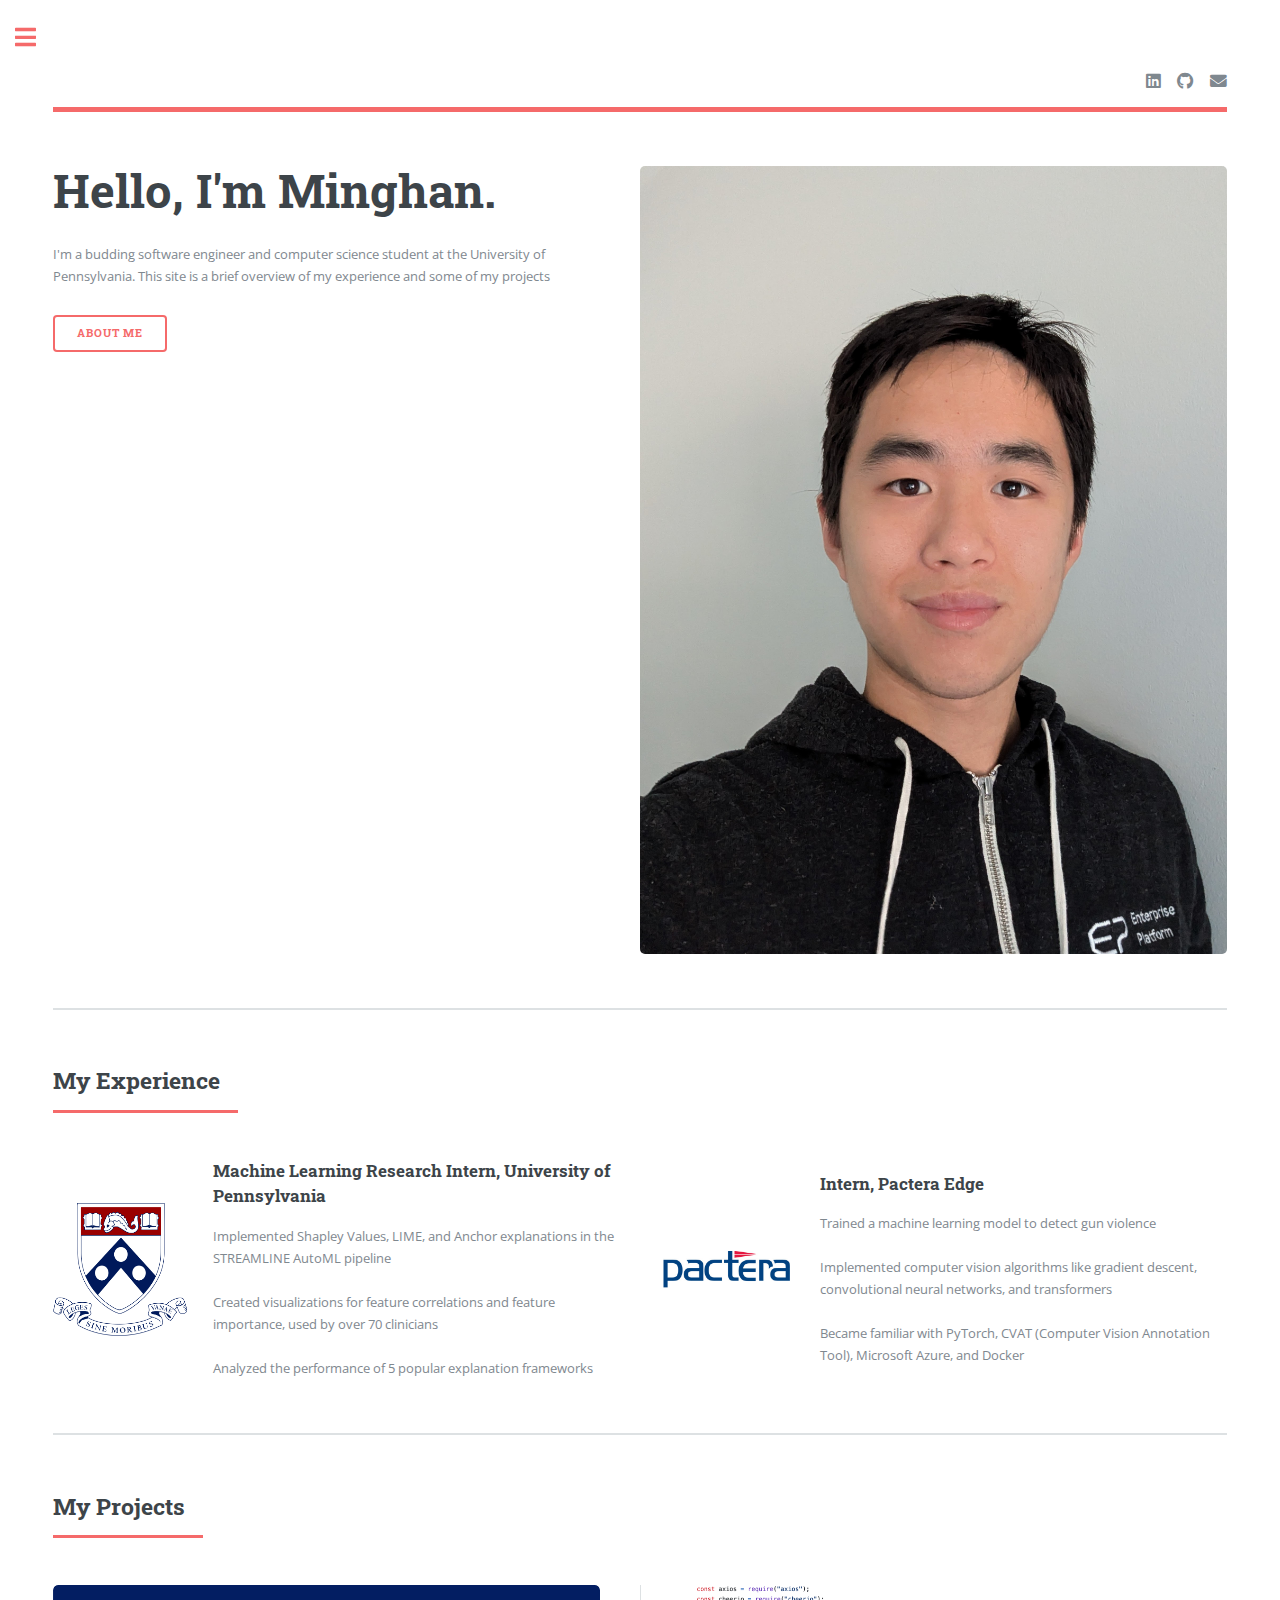
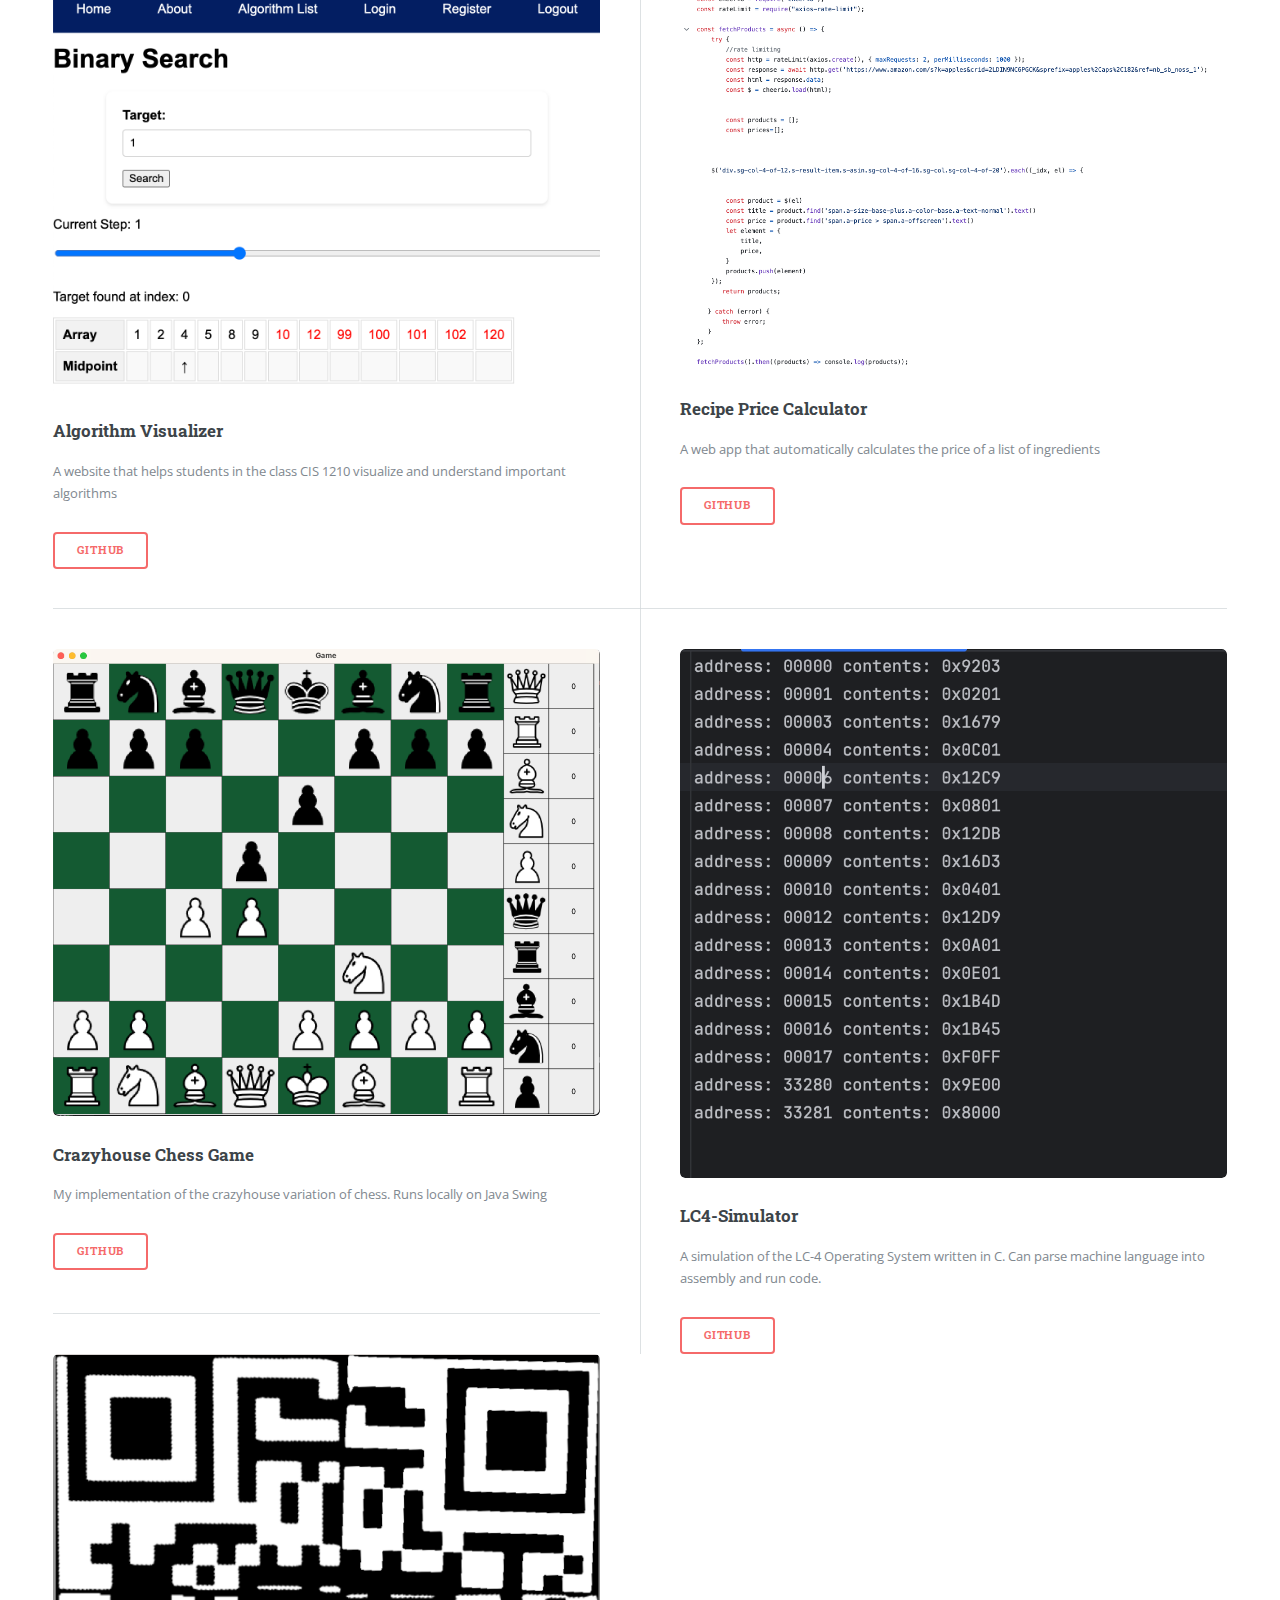
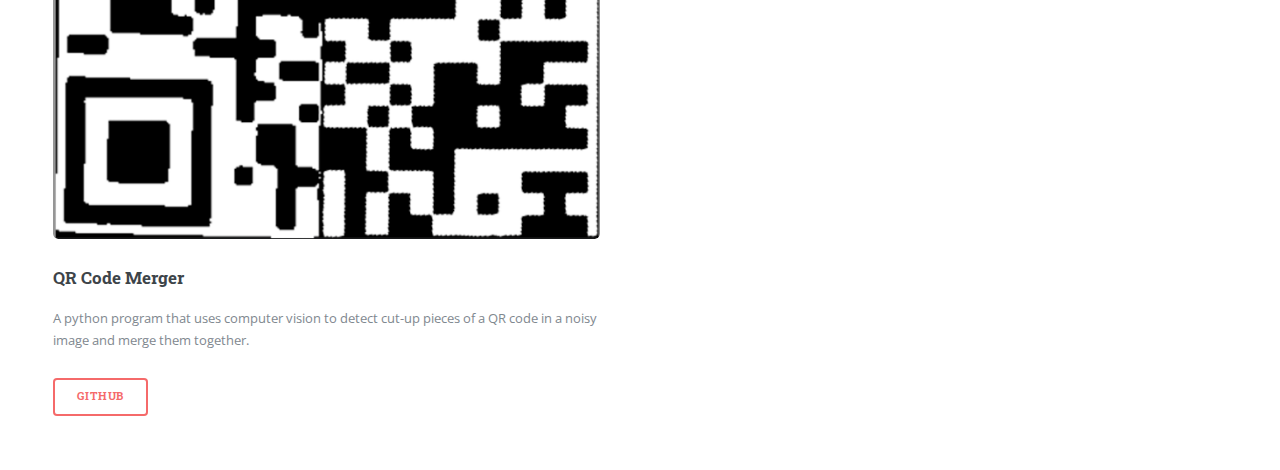
==== commit bac73a31: "version2" ====
--- a/index.html
+++ b/index.html
@@ -1,12 +1,7 @@
 <!DOCTYPE HTML>
-<!--
-	Editorial by HTML5 UP
-	html5up.net | @ajlkn
-	Free for personal and commercial use under the CCA 3.0 license (html5up.net/license)
--->
 <html>
 	<head>
-		<title>Editorial by HTML5 UP</title>
+		<title>Minghan Sun's Personal Website</title>
 		<meta charset="utf-8" />
 		<meta name="viewport" content="width=device-width, initial-scale=1, user-scalable=no" />
 		<link rel="stylesheet" href="assets/css/main.css" />
@@ -21,67 +16,54 @@
 						<div class="inner">
 
 							<!-- Header -->
-								<header id="header">
-									<a href="index.html" class="logo"><strong>Editorial</strong> by HTML5 UP</a>
-									<ul class="icons">
-										<li><a href="#" class="icon brands fa-twitter"><span class="label">Twitter</span></a></li>
-										<li><a href="#" class="icon brands fa-facebook-f"><span class="label">Facebook</span></a></li>
-										<li><a href="#" class="icon brands fa-snapchat-ghost"><span class="label">Snapchat</span></a></li>
-										<li><a href="#" class="icon brands fa-instagram"><span class="label">Instagram</span></a></li>
-										<li><a href="#" class="icon brands fa-medium-m"><span class="label">Medium</span></a></li>
-									</ul>
-								</header>
+							<header id="header">
+								<ul class="icons">
+									<li><a href="https://www.linkedin.com/in/minghan-sun-46a591236/" class="icon brands fa-linkedin"><span class="label">LinkedIn</span></a></li>
+									<li><a href="https://github.com/minghansun1" class="icon brands fa-github"><span class="label">GitHub</span></a></li>
+									<li><a href="mailto:minghansun1@gmail.com" class="icon solid fa-envelope"><span class="label">Email</span></a></li>
+								</ul>
+							</header>
 
 							<!-- Banner -->
 								<section id="banner">
 									<div class="content">
 										<header>
-											<h1>Hi, I’m Editorial<br />
-											by HTML5 UP</h1>
-											<p>A free and fully responsive site template</p>
+											<h1>Hello, I'm Minghan.</h1>
 										</header>
-										<p>Aenean ornare velit lacus, ac varius enim ullamcorper eu. Proin aliquam facilisis ante interdum congue. Integer mollis, nisl amet convallis, porttitor magna ullamcorper, amet egestas mauris. Ut magna finibus nisi nec lacinia. Nam maximus erat id euismod egestas. Pellentesque sapien ac quam. Lorem ipsum dolor sit nullam.</p>
+										<p>I'm a budding software engineer and computer science student at the University of Pennsylvania. This site is a brief overview of my experience and some of my projects</p>
 										<ul class="actions">
-											<li><a href="#" class="button big">Learn More</a></li>
+											<li><a href="aboutme.html" class="button big">About Me</a></li>
 										</ul>
 									</div>
 									<span class="image object">
-										<img src="images/pic10.jpg" alt="" />
+										<img src="images/Minghan Sun Headshot.jpg" alt="" />
 									</span>
 								</section>
 
 							<!-- Section -->
 								<section>
 									<header class="major">
-										<h2>Erat lacinia</h2>
+										<h2>My Experience</h2>
 									</header>
 									<div class="features">
 										<article>
-											<span class="icon fa-gem"></span>
+											<img src="images/UPenn_shield_with_banner.svg.png" alt="Machine Learning Research" class="icon">
 											<div class="content">
-												<h3>Portitor ullamcorper</h3>
-												<p>Aenean ornare velit lacus, ac varius enim lorem ullamcorper dolore. Proin aliquam facilisis ante interdum. Sed nulla amet lorem feugiat tempus aliquam.</p>
+												<h3>Machine Learning Research Intern, University of Pennsylvania</h3>
+												<p> Implemented Shapley Values, LIME, and Anchor explanations in the STREAMLINE AutoML pipeline<br><br>
+													Created visualizations for feature correlations and feature importance, used by over 70 clinicians<br><br>
+													Analyzed the performance of 5 popular explanation frameworks
+												</p>
 											</div>
 										</article>
 										<article>
-											<span class="icon solid fa-paper-plane"></span>
+											<img src="images/pactera.png" alt="Machine Learning Research" class="icon">
 											<div class="content">
-												<h3>Sapien veroeros</h3>
-												<p>Aenean ornare velit lacus, ac varius enim lorem ullamcorper dolore. Proin aliquam facilisis ante interdum. Sed nulla amet lorem feugiat tempus aliquam.</p>
-											</div>
-										</article>
-										<article>
-											<span class="icon solid fa-rocket"></span>
-											<div class="content">
-												<h3>Quam lorem ipsum</h3>
-												<p>Aenean ornare velit lacus, ac varius enim lorem ullamcorper dolore. Proin aliquam facilisis ante interdum. Sed nulla amet lorem feugiat tempus aliquam.</p>
-											</div>
-										</article>
-										<article>
-											<span class="icon solid fa-signal"></span>
-											<div class="content">
-												<h3>Sed magna finibus</h3>
-												<p>Aenean ornare velit lacus, ac varius enim lorem ullamcorper dolore. Proin aliquam facilisis ante interdum. Sed nulla amet lorem feugiat tempus aliquam.</p>
+												<h3>Intern, Pactera Edge</h3>
+												<p> Trained a machine learning model to detect gun violence<br><br>
+													Implemented computer vision algorithms like gradient descent, convolutional neural networks, and transformers<br><br>
+													Became familiar with PyTorch, CVAT (Computer Vision Annotation Tool), Microsoft Azure, and Docker
+													</p>
 											</div>
 										</article>
 									</div>
@@ -90,55 +72,49 @@
 							<!-- Section -->
 								<section>
 									<header class="major">
-										<h2>Ipsum sed dolor</h2>
+										<h2>
+											<a id = "my_projects">My Projects</a>
+										</h2>
 									</header>
 									<div class="posts">
 										<article>
-											<a href="#" class="image"><img src="images/pic01.jpg" alt="" /></a>
-											<h3>Interdum aenean</h3>
-											<p>Aenean ornare velit lacus, ac varius enim lorem ullamcorper dolore. Proin aliquam facilisis ante interdum. Sed nulla amet lorem feugiat tempus aliquam.</p>
+											<a href="https://github.com/minghansun1/Algorithm-Visualizer" class="image"><img src="images/AlgorithmVisualizer.png" alt="" /></a>
+											<h3>Algorithm Visualizer</h3>
+											<p>A website that helps students in the class CIS 1210 visualize and understand important algorithms</p>
 											<ul class="actions">
-												<li><a href="#" class="button">More</a></li>
+												<li><a href="https://github.com/minghansun1/Algorithm-Visualizer" class="button">GitHub</a></li>
 											</ul>
 										</article>
 										<article>
-											<a href="#" class="image"><img src="images/pic02.jpg" alt="" /></a>
-											<h3>Nulla amet dolore</h3>
-											<p>Aenean ornare velit lacus, ac varius enim lorem ullamcorper dolore. Proin aliquam facilisis ante interdum. Sed nulla amet lorem feugiat tempus aliquam.</p>
+											<a href="https://github.com/minghansun1/recipe-price-calculator" class="image"><img src="images/Recipe Price Calculator.png" alt="" /></a>
+											<h3>Recipe Price Calculator</h3>
+											<p>A web app that automatically calculates the price of a list of ingredients</p>
 											<ul class="actions">
-												<li><a href="#" class="button">More</a></li>
+												<li><a href="https://github.com/minghansun1/recipe-price-calculator" class="button">GitHub</a></li>
 											</ul>
 										</article>
 										<article>
-											<a href="#" class="image"><img src="images/pic03.jpg" alt="" /></a>
-											<h3>Tempus ullamcorper</h3>
-											<p>Aenean ornare velit lacus, ac varius enim lorem ullamcorper dolore. Proin aliquam facilisis ante interdum. Sed nulla amet lorem feugiat tempus aliquam.</p>
+											<a href="https://github.com/minghansun1/Crazyhouse_Chess" class="image"><img src="images/CrazyHouse Screenshot.png" alt="" /></a>
+											<h3>Crazyhouse Chess Game</h3>
+											<p>My implementation of the crazyhouse variation of chess. Runs locally on Java Swing</p>
 											<ul class="actions">
-												<li><a href="#" class="button">More</a></li>
+												<li><a href="https://github.com/minghansun1/Crazyhouse_Chess" class="button">GitHub</a></li>
 											</ul>
 										</article>
 										<article>
-											<a href="#" class="image"><img src="images/pic04.jpg" alt="" /></a>
-											<h3>Sed etiam facilis</h3>
-											<p>Aenean ornare velit lacus, ac varius enim lorem ullamcorper dolore. Proin aliquam facilisis ante interdum. Sed nulla amet lorem feugiat tempus aliquam.</p>
+											<a href="https://github.com/minghansun1/lc4_simulator" class="image"><img src="images/LC4 Simulator.png" alt="" /></a>
+											<h3>LC4-Simulator</h3>
+											<p>A simulation of the LC-4 Operating System written in C. Can parse machine language into assembly and run code.</p>
 											<ul class="actions">
-												<li><a href="#" class="button">More</a></li>
+												<li><a href="https://github.com/minghansun1/lc4_simulator" class="button">GitHub</a></li>
 											</ul>
 										</article>
 										<article>
-											<a href="#" class="image"><img src="images/pic05.jpg" alt="" /></a>
-											<h3>Feugiat lorem aenean</h3>
-											<p>Aenean ornare velit lacus, ac varius enim lorem ullamcorper dolore. Proin aliquam facilisis ante interdum. Sed nulla amet lorem feugiat tempus aliquam.</p>
+											<a href="https://github.com/minghansun1/QRCodeMerger" class="image"><img src="images/After.png" alt="" /></a>
+											<h3>QR Code Merger</h3>
+											<p>A python program that uses computer vision to detect cut-up pieces of a QR code in a noisy image and merge them together.</p>
 											<ul class="actions">
-												<li><a href="#" class="button">More</a></li>
-											</ul>
-										</article>
-										<article>
-											<a href="#" class="image"><img src="images/pic06.jpg" alt="" /></a>
-											<h3>Amet varius aliquam</h3>
-											<p>Aenean ornare velit lacus, ac varius enim lorem ullamcorper dolore. Proin aliquam facilisis ante interdum. Sed nulla amet lorem feugiat tempus aliquam.</p>
-											<ul class="actions">
-												<li><a href="#" class="button">More</a></li>
+												<li><a href="https://github.com/minghansun1/QRCodeMerger" class="button">GitHub</a></li>
 											</ul>
 										</article>
 									</div>
@@ -151,13 +127,6 @@
 					<div id="sidebar">
 						<div class="inner">
 
-							<!-- Search -->
-								<section id="search" class="alt">
-									<form method="post" action="#">
-										<input type="text" name="query" id="query" placeholder="Search" />
-									</form>
-								</section>
-
 							<!-- Menu -->
 								<nav id="menu">
 									<header class="major">
@@ -165,76 +134,24 @@
 									</header>
 									<ul>
 										<li><a href="index.html">Homepage</a></li>
-										<li><a href="generic.html">Generic</a></li>
-										<li><a href="elements.html">Elements</a></li>
-										<li>
-											<span class="opener">Submenu</span>
-											<ul>
-												<li><a href="#">Lorem Dolor</a></li>
-												<li><a href="#">Ipsum Adipiscing</a></li>
-												<li><a href="#">Tempus Magna</a></li>
-												<li><a href="#">Feugiat Veroeros</a></li>
-											</ul>
-										</li>
-										<li><a href="#">Etiam Dolore</a></li>
-										<li><a href="#">Adipiscing</a></li>
-										<li>
-											<span class="opener">Another Submenu</span>
-											<ul>
-												<li><a href="#">Lorem Dolor</a></li>
-												<li><a href="#">Ipsum Adipiscing</a></li>
-												<li><a href="#">Tempus Magna</a></li>
-												<li><a href="#">Feugiat Veroeros</a></li>
-											</ul>
-										</li>
-										<li><a href="#">Maximus Erat</a></li>
-										<li><a href="#">Sapien Mauris</a></li>
-										<li><a href="#">Amet Lacinia</a></li>
+										<li><a href="aboutme.html">About Me</a></li>
+										<li><a href="#my_projects">My Projects</a></li>
 									</ul>
 								</nav>
 
 							<!-- Section -->
 								<section>
 									<header class="major">
-										<h2>Ante interdum</h2>
+										<h2>Contacts</h2>
 									</header>
-									<div class="mini-posts">
-										<article>
-											<a href="#" class="image"><img src="images/pic07.jpg" alt="" /></a>
-											<p>Aenean ornare velit lacus, ac varius enim lorem ullamcorper dolore aliquam.</p>
-										</article>
-										<article>
-											<a href="#" class="image"><img src="images/pic08.jpg" alt="" /></a>
-											<p>Aenean ornare velit lacus, ac varius enim lorem ullamcorper dolore aliquam.</p>
-										</article>
-										<article>
-											<a href="#" class="image"><img src="images/pic09.jpg" alt="" /></a>
-											<p>Aenean ornare velit lacus, ac varius enim lorem ullamcorper dolore aliquam.</p>
-										</article>
-									</div>
-									<ul class="actions">
-										<li><a href="#" class="button">More</a></li>
+									<p>If you want to get in touch, please reach out through email!</p>
+									<ul class="contact">
+										<li class="icon solid fa-envelope"><a href="mailto:minghansun1@gmail.com">minghansun1@gmail.com</a></li>
+										<li class="icon brands fa-linkedin"><a href="https://www.linkedin.com/in/minghan-sun-46a591236/">https://www.linkedin.com/in/minghan-sun-46a591236/</a></li>
+										<li class="icon brands fa-github"><a href="https://github.com/minghansun1">https://github.com/minghansun1</a></li>
+										<li class="icon solid fa-home">Seattle, WA</li>
 									</ul>
 								</section>
-
-							<!-- Section -->
-								<section>
-									<header class="major">
-										<h2>Get in touch</h2>
-									</header>
-									<p>Sed varius enim lorem ullamcorper dolore aliquam aenean ornare velit lacus, ac varius enim lorem ullamcorper dolore. Proin sed aliquam facilisis ante interdum. Sed nulla amet lorem feugiat tempus aliquam.</p>
-									<ul class="contact">
-										<li class="icon solid fa-envelope"><a href="#">information@untitled.tld</a></li>
-										<li class="icon solid fa-phone">(000) 000-0000</li>
-										<li class="icon solid fa-home">1234 Somewhere Road #8254<br />
-										Nashville, TN 00000-0000</li>
-									</ul>
-								</section>
-
-							<!-- Footer -->
-								<footer id="footer">
-									<p class="copyright">&copy; Untitled. All rights reserved. Demo Images: <a href="https://unsplash.com">Unsplash</a>. Design: <a href="https://html5up.net">HTML5 UP</a>.</p>
-								</footer>
 
 						</div>
 					</div>
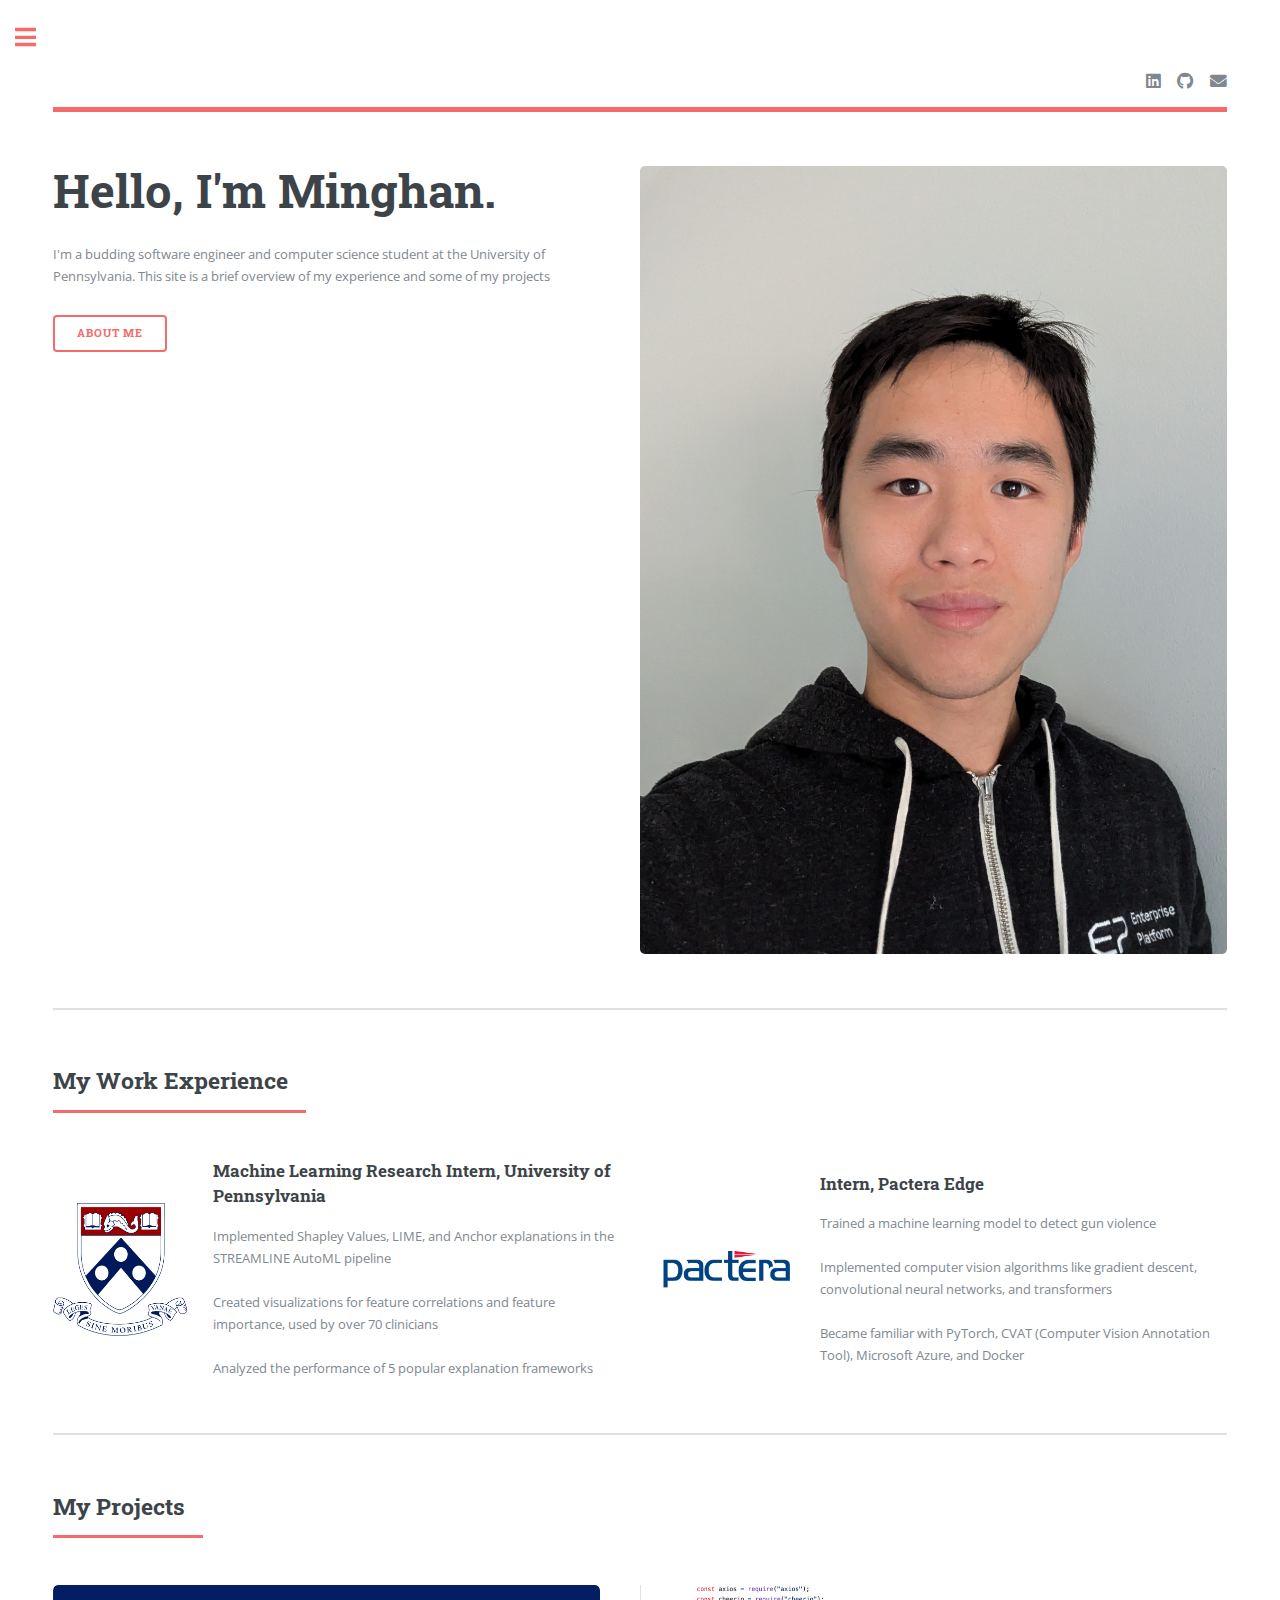
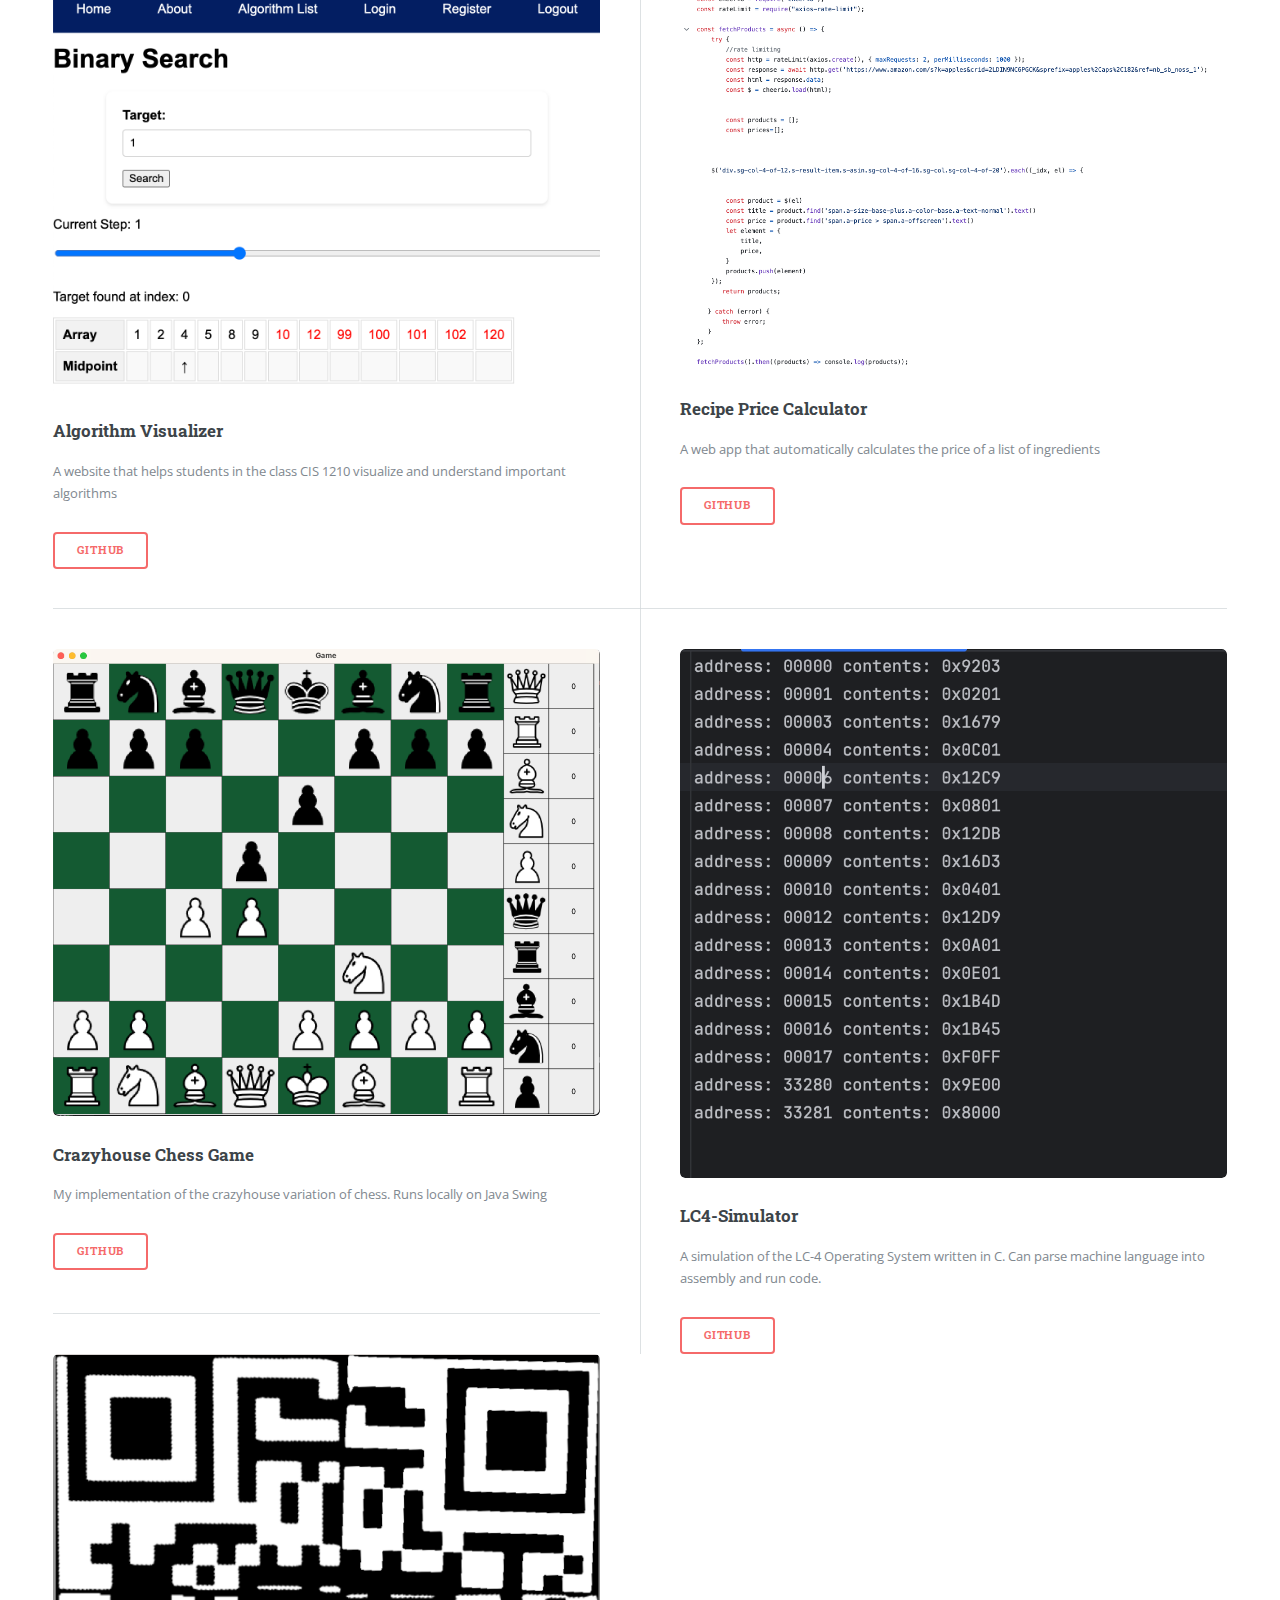
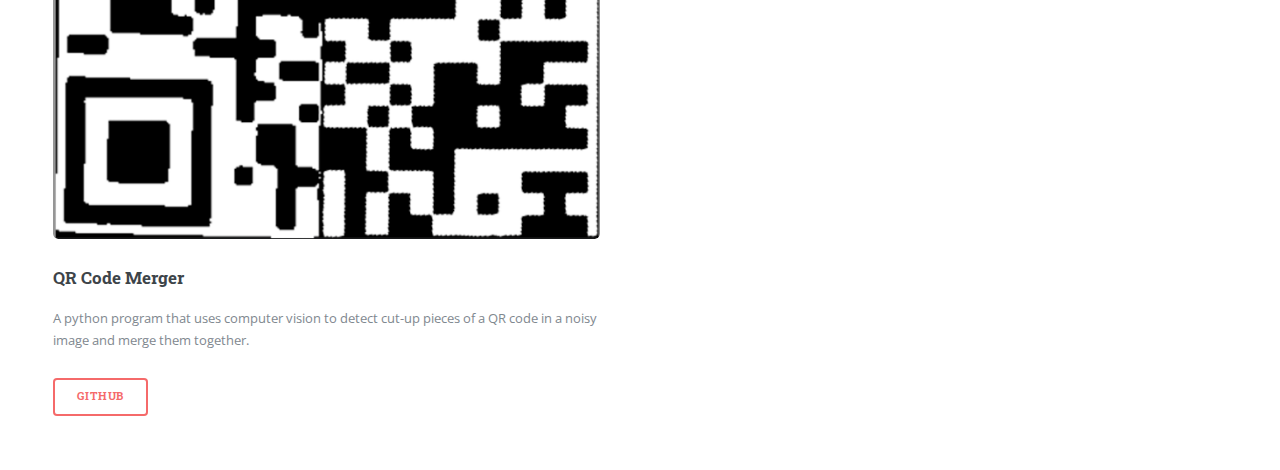
==== commit 39315c05: "added work experience" ====
--- a/index.html
+++ b/index.html
@@ -43,7 +43,9 @@
 							<!-- Section -->
 								<section>
 									<header class="major">
-										<h2>My Experience</h2>
+										<h2>
+											<a id = "my_work_experience">My Work Experience</a>
+										</h2>
 									</header>
 									<div class="features">
 										<article>
@@ -135,6 +137,7 @@
 									<ul>
 										<li><a href="index.html">Homepage</a></li>
 										<li><a href="aboutme.html">About Me</a></li>
+										<li><a href="#my_work_experience">My Work Experience</a></li>
 										<li><a href="#my_projects">My Projects</a></li>
 									</ul>
 								</nav>
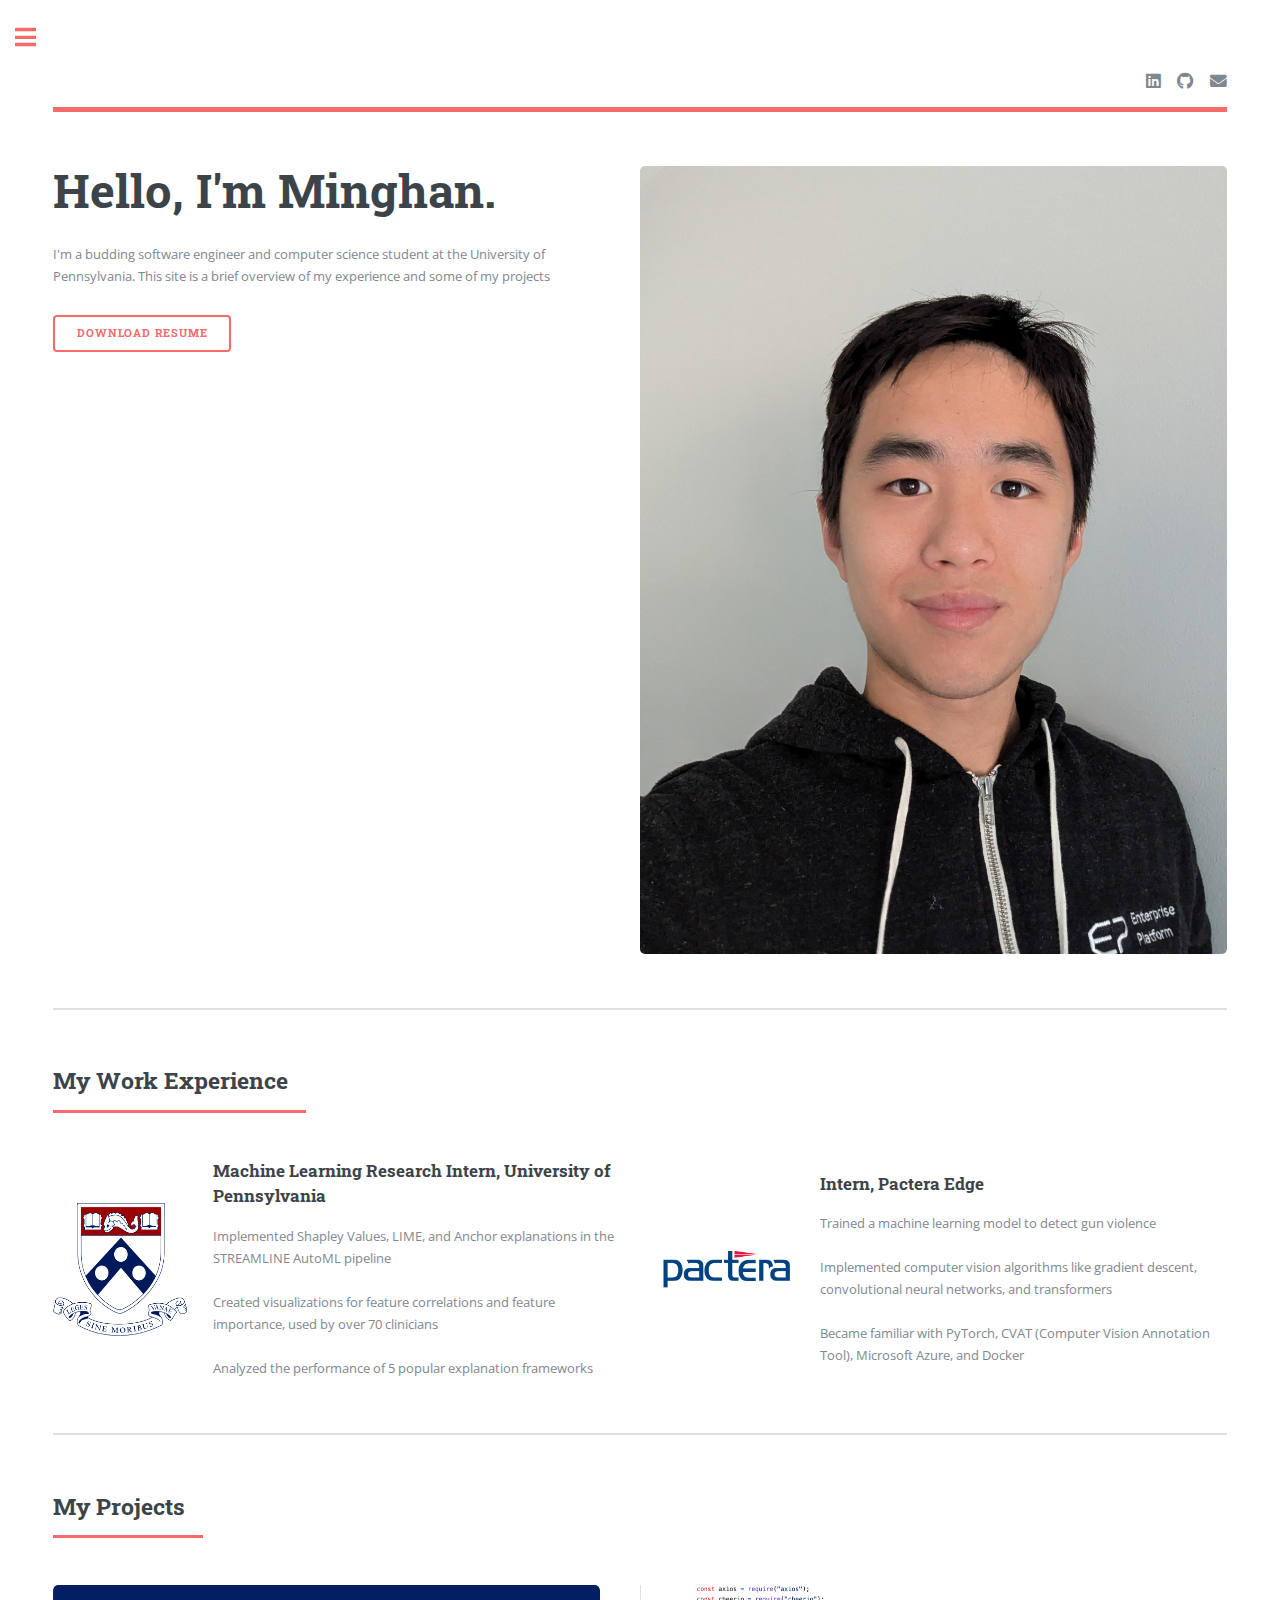
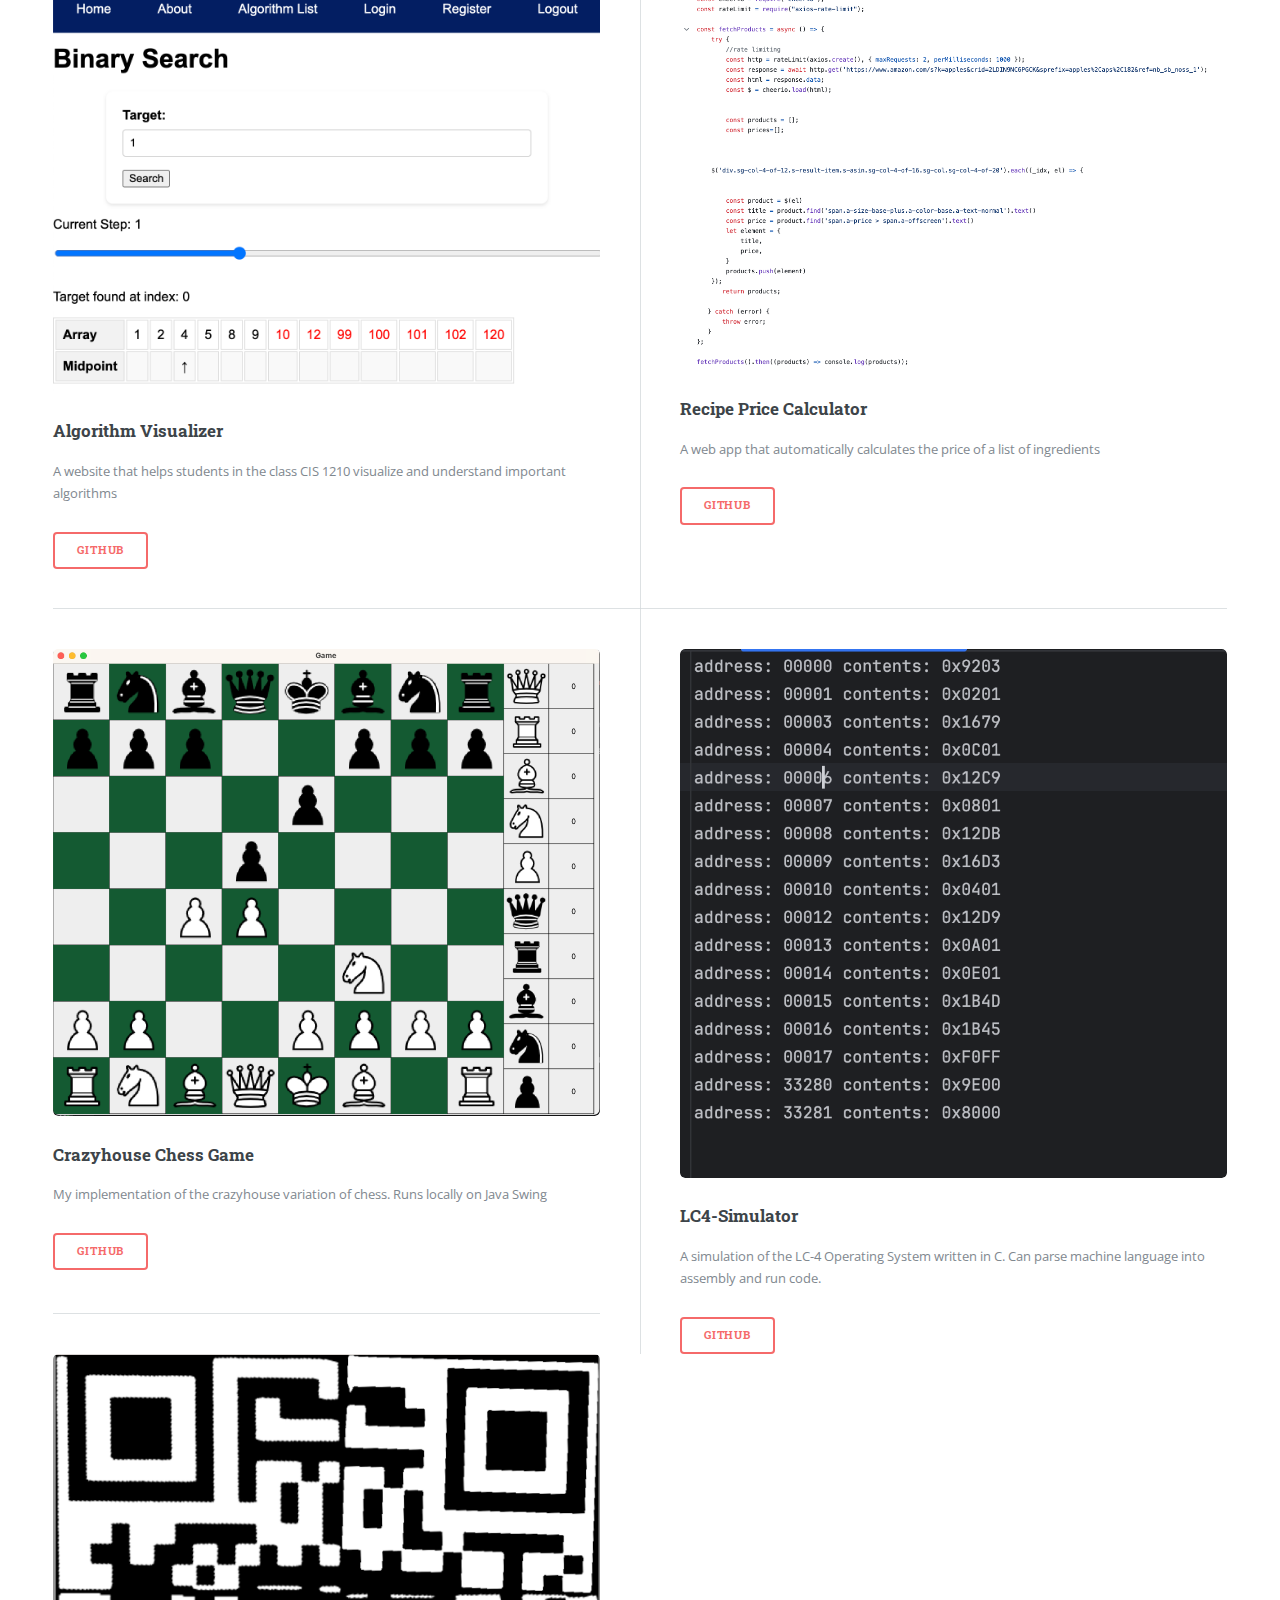
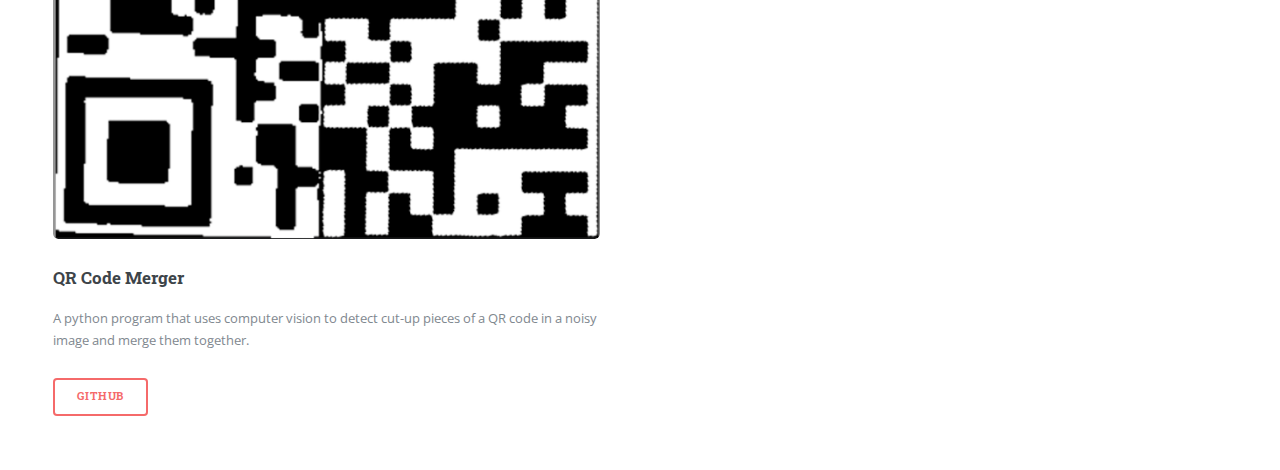
==== commit ab89d932: "added resume" ====
--- a/index.html
+++ b/index.html
@@ -32,7 +32,7 @@
 										</header>
 										<p>I'm a budding software engineer and computer science student at the University of Pennsylvania. This site is a brief overview of my experience and some of my projects</p>
 										<ul class="actions">
-											<li><a href="aboutme.html" class="button big">About Me</a></li>
+											<li><a href="Minghan Sun Resume.docx" download="Minghan Sun Resume" class="button big">Download Resume</a></li>
 										</ul>
 									</div>
 									<span class="image object">
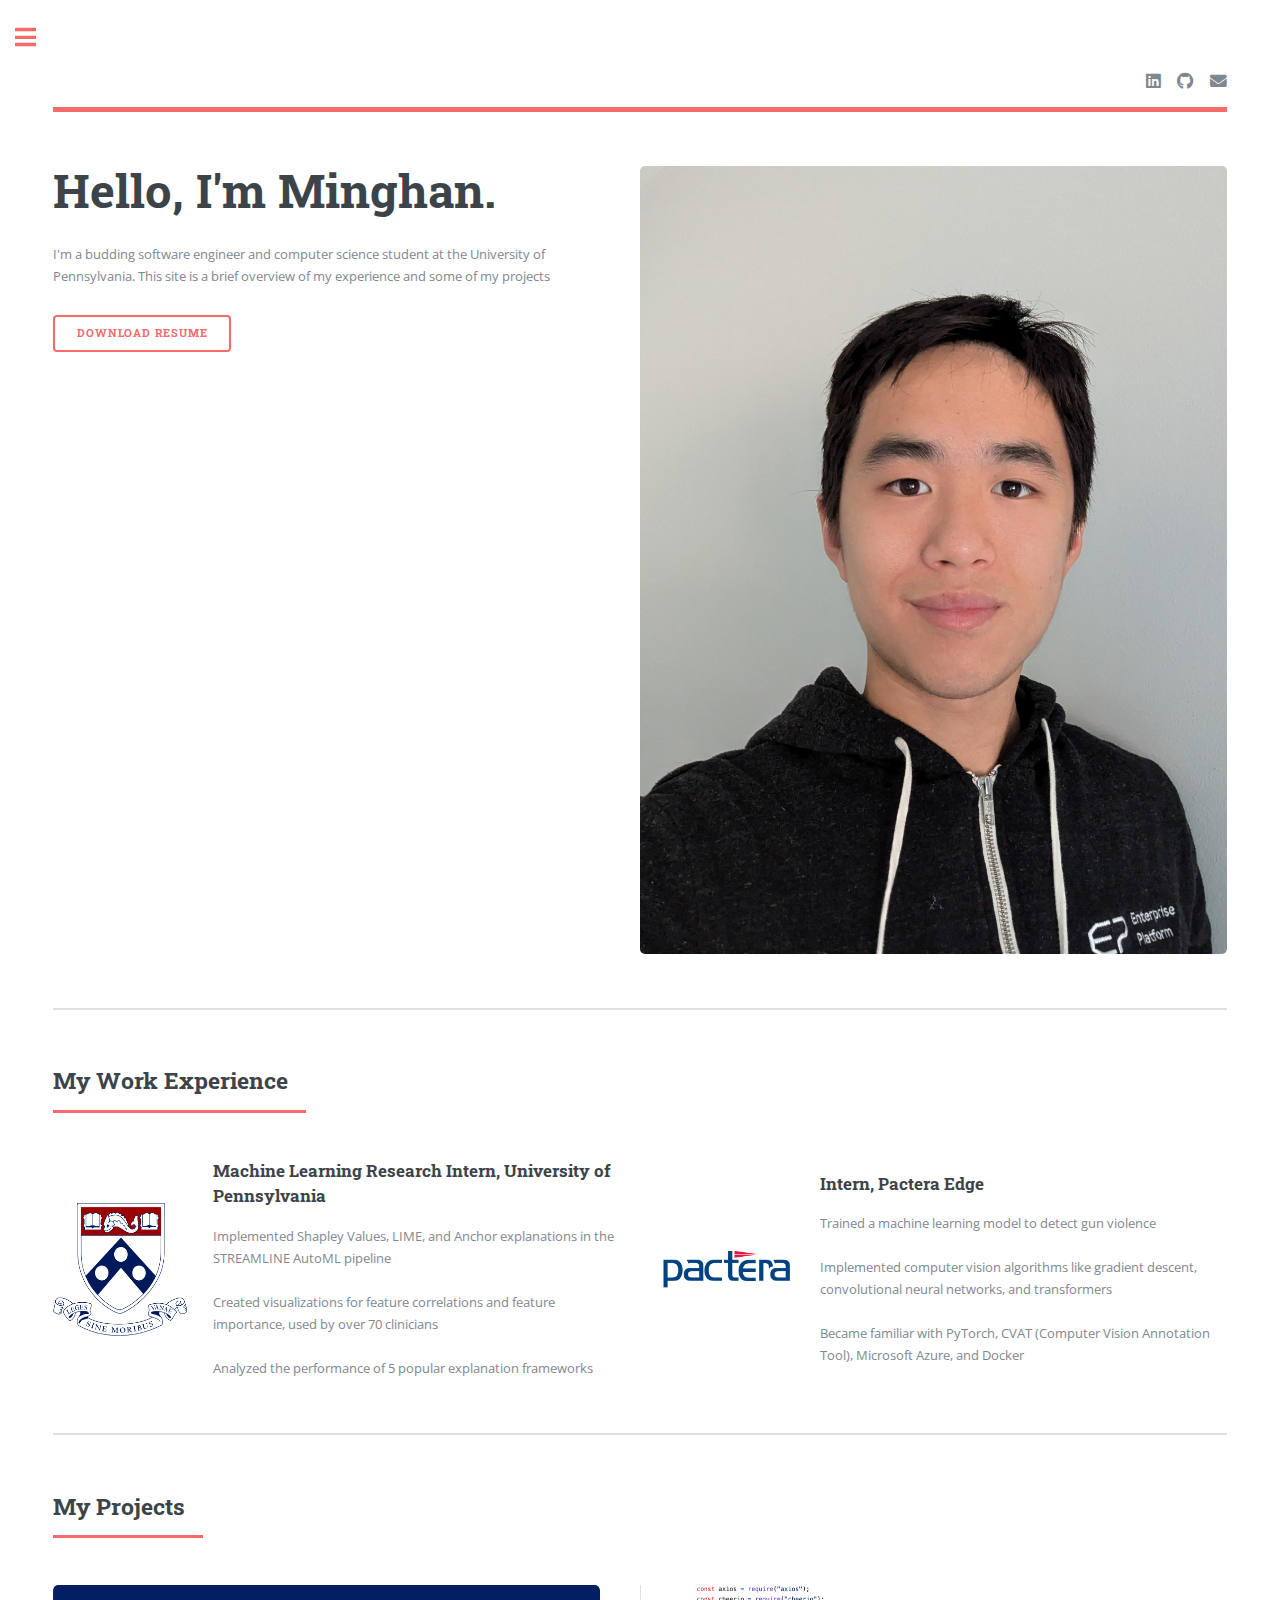
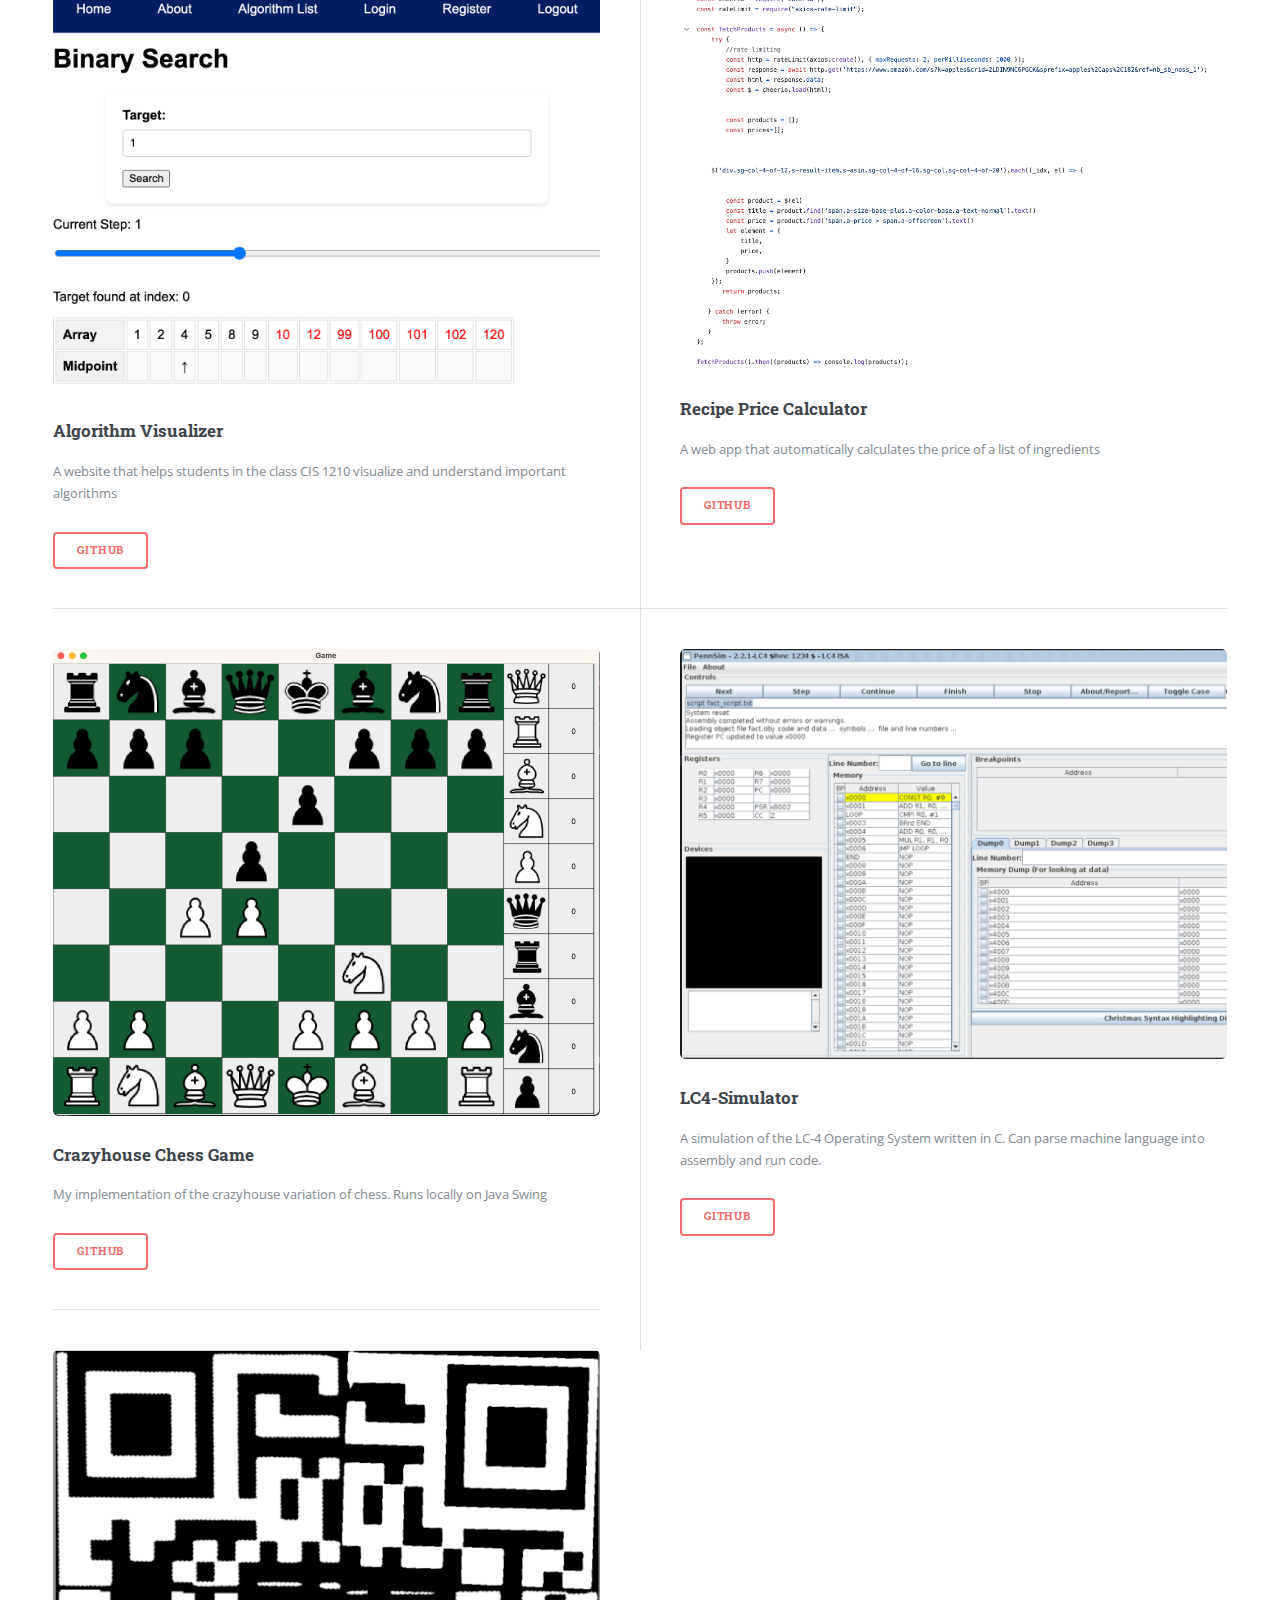
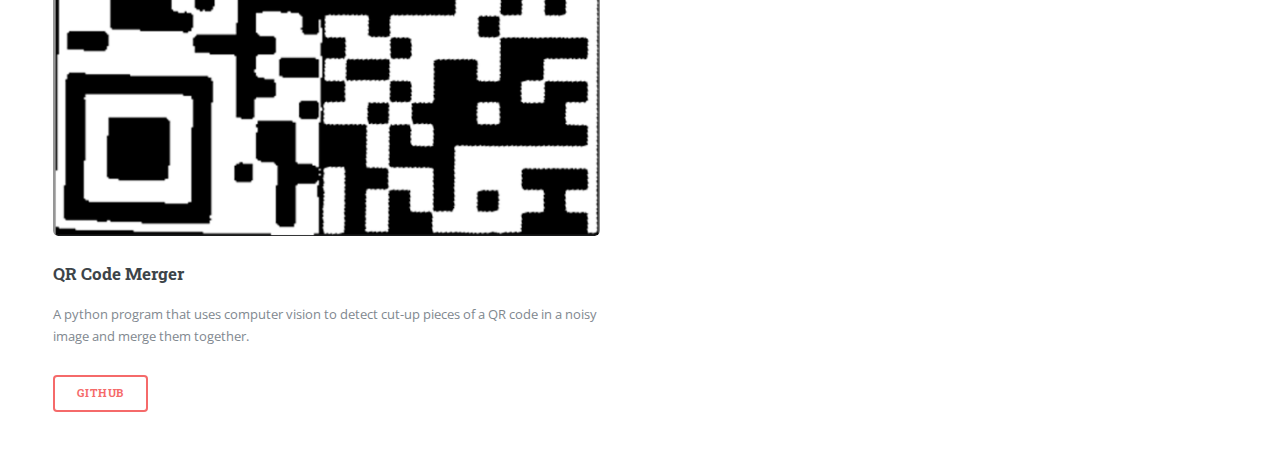
==== commit 7dfc4385: "added analytics" ====
--- a/index.html
+++ b/index.html
@@ -6,6 +6,15 @@
 		<meta name="viewport" content="width=device-width, initial-scale=1, user-scalable=no" />
 		<link rel="stylesheet" href="assets/css/main.css" />
 	</head>
+	<!-- Google tag (gtag.js) -->
+	<script async src="https://www.googletagmanager.com/gtag/js?id=G-7TX2Y1RPKS"></script>
+	<script>
+	window.dataLayer = window.dataLayer || [];
+	function gtag(){dataLayer.push(arguments);}
+	gtag('js', new Date());
+
+	gtag('config', 'G-7TX2Y1RPKS');
+	</script>
 	<body class="is-preload">
 
 		<!-- Wrapper -->
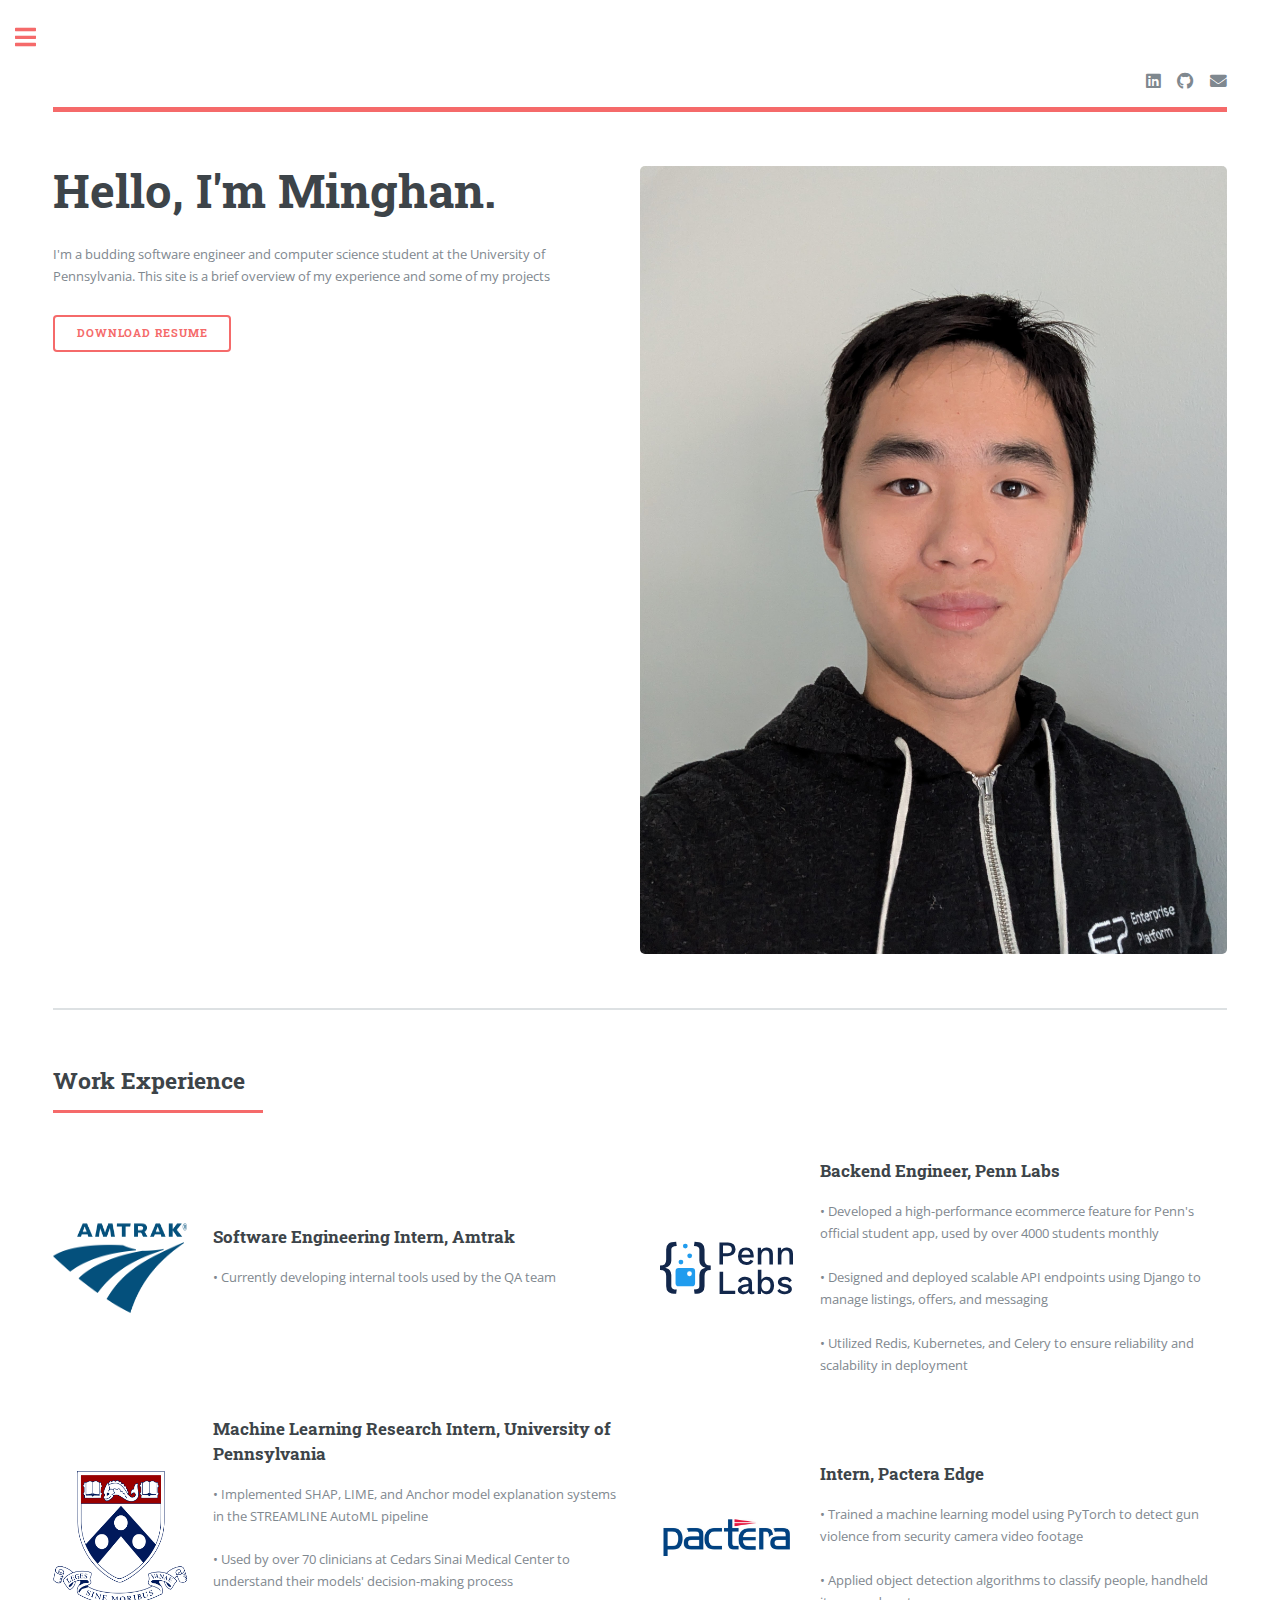
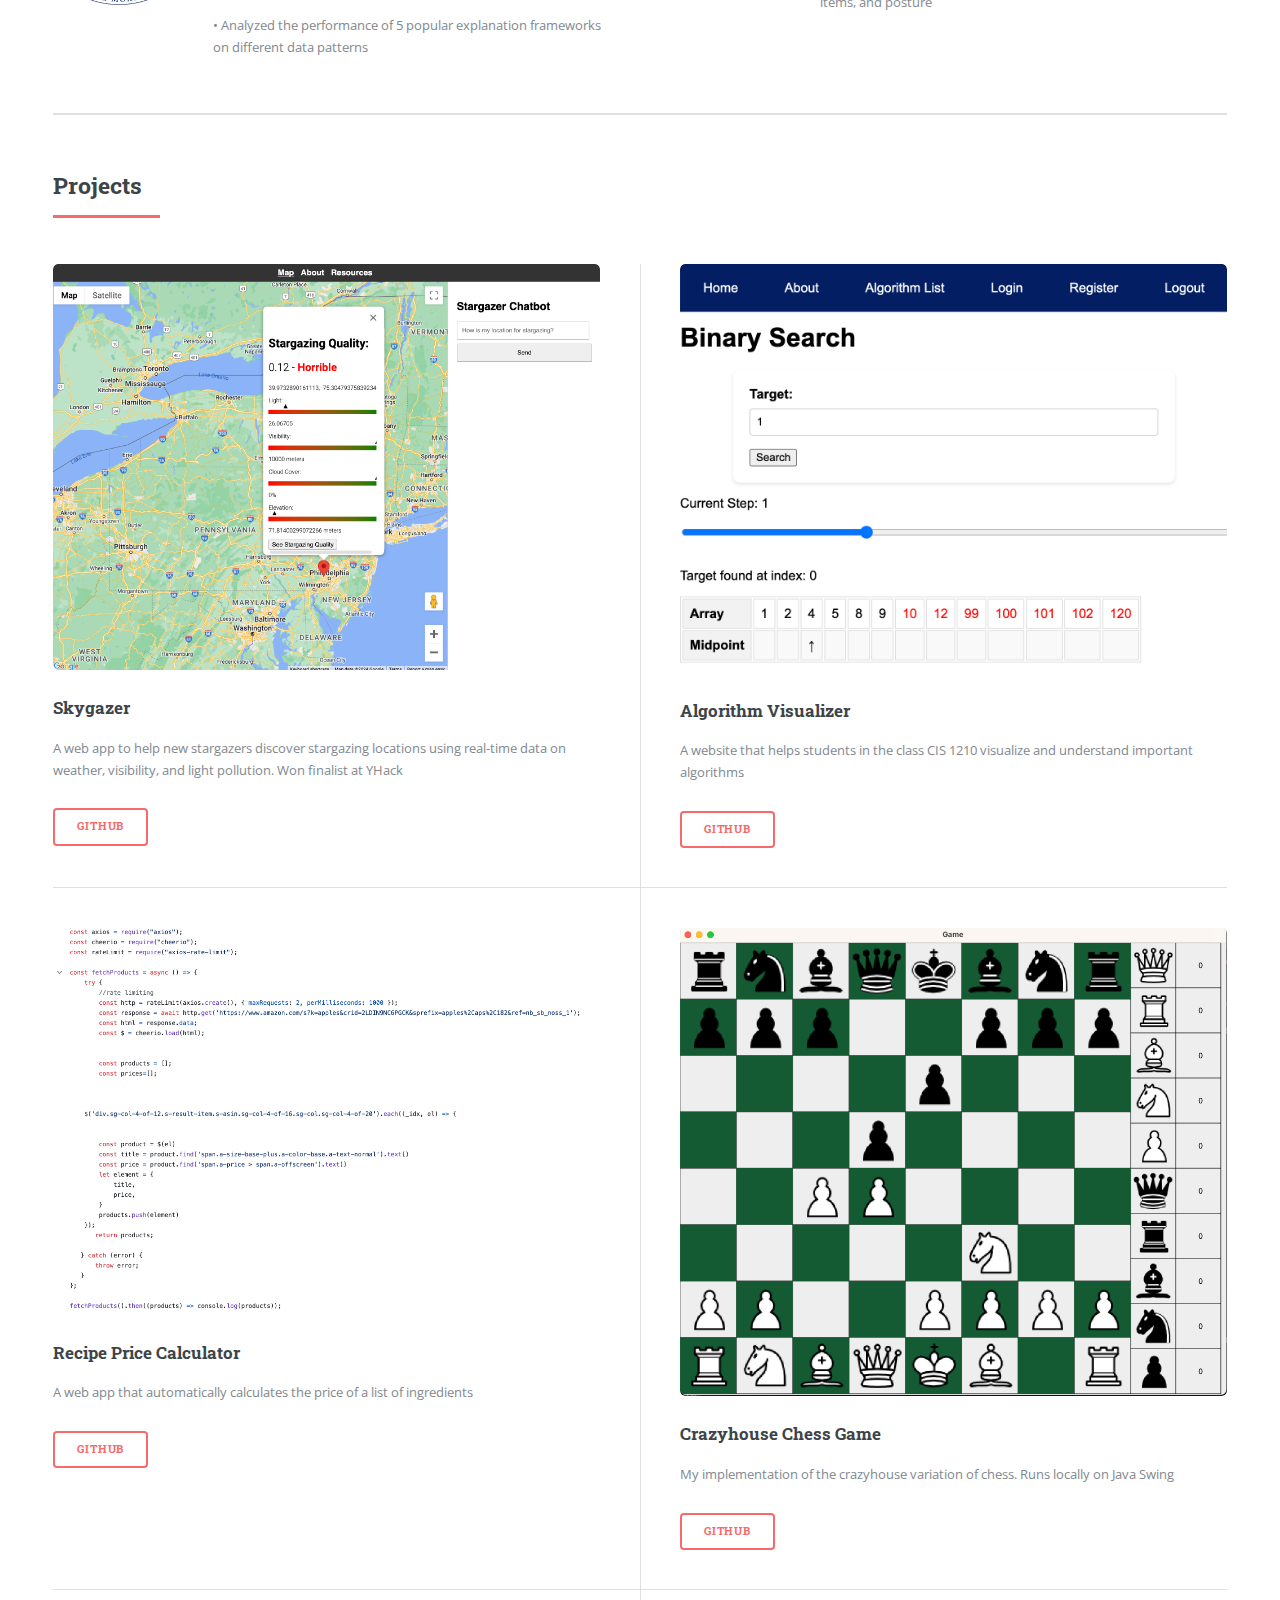
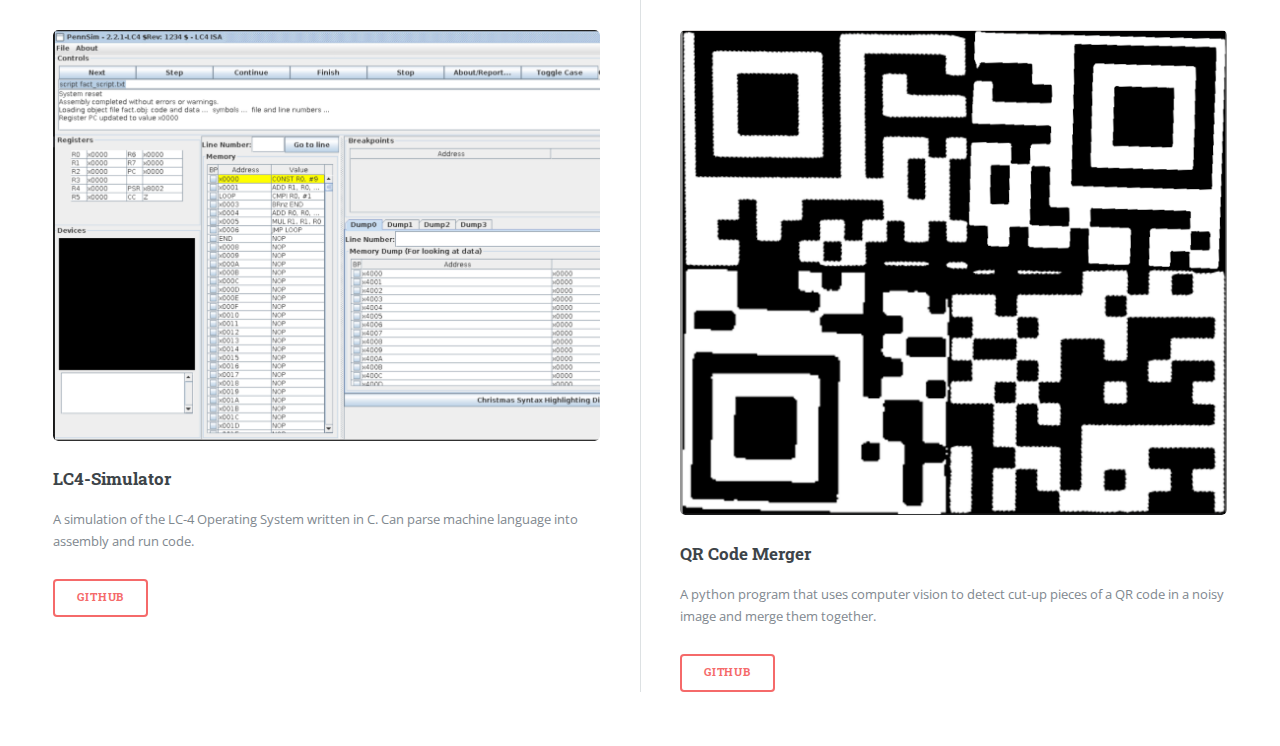
==== commit 70b4bc72: "Updated website with experience and projects" ====
--- a/index.html
+++ b/index.html
@@ -29,7 +29,7 @@
 								<ul class="icons">
 									<li><a href="https://www.linkedin.com/in/minghan-sun-46a591236/" class="icon brands fa-linkedin"><span class="label">LinkedIn</span></a></li>
 									<li><a href="https://github.com/minghansun1" class="icon brands fa-github"><span class="label">GitHub</span></a></li>
-									<li><a href="mailto:minghansun1@gmail.com" class="icon solid fa-envelope"><span class="label">Email</span></a></li>
+									<li><a href="mailto:sunmi@seas.upenn.edu" class="icon solid fa-envelope"><span class="label">Email</span></a></li>
 								</ul>
 							</header>
 
@@ -41,7 +41,7 @@
 										</header>
 										<p>I'm a budding software engineer and computer science student at the University of Pennsylvania. This site is a brief overview of my experience and some of my projects</p>
 										<ul class="actions">
-											<li><a href="Minghan Sun Resume.docx" download="Minghan Sun Resume" class="button big">Download Resume</a></li>
+											<li><a href="Minghan Sun Resume.pdf" download="Minghan Sun Resume" class="button big">Download Resume</a></li>
 										</ul>
 									</div>
 									<span class="image object">
@@ -53,17 +53,35 @@
 								<section>
 									<header class="major">
 										<h2>
-											<a id = "my_work_experience">My Work Experience</a>
+											<a id = "my_work_experience">Work Experience</a>
 										</h2>
 									</header>
 									<div class="features">
 										<article>
+											<img src="images/Amtrak-Logo.png" alt="Software Engineering Intern" class="icon">
+											<div class="content">
+												<h3>Software Engineering Intern, Amtrak</h3>
+												<p> •	Currently developing internal tools used by the QA team<br><br>
+												</p>
+											</div>
+										</article>
+										<article>
+											<img src="images/pennlabs.svg" alt="Backend Engineer" class="icon">
+											<div class="content">
+												<h3>Backend Engineer, Penn Labs</h3>
+												<p> •	Developed a high-performance ecommerce feature for Penn's official student app, used by over 4000 students monthly<br><br>
+													•	Designed and deployed scalable API endpoints using Django to manage listings, offers, and messaging	<br><br>
+													•	Utilized Redis, Kubernetes, and Celery to ensure reliability and scalability in deployment
+												</p>
+											</div>
+										</article>
+										<article>
 											<img src="images/UPenn_shield_with_banner.svg.png" alt="Machine Learning Research" class="icon">
 											<div class="content">
 												<h3>Machine Learning Research Intern, University of Pennsylvania</h3>
-												<p> Implemented Shapley Values, LIME, and Anchor explanations in the STREAMLINE AutoML pipeline<br><br>
-													Created visualizations for feature correlations and feature importance, used by over 70 clinicians<br><br>
-													Analyzed the performance of 5 popular explanation frameworks
+												<p> •	Implemented SHAP, LIME, and Anchor model explanation systems in the STREAMLINE AutoML pipeline<br><br>
+													•	Used by over 70 clinicians at Cedars Sinai Medical Center to understand their models' decision-making process<br><br>
+													•	Analyzed the performance of 5 popular explanation frameworks on different data patterns
 												</p>
 											</div>
 										</article>
@@ -71,9 +89,8 @@
 											<img src="images/pactera.png" alt="Machine Learning Research" class="icon">
 											<div class="content">
 												<h3>Intern, Pactera Edge</h3>
-												<p> Trained a machine learning model to detect gun violence<br><br>
-													Implemented computer vision algorithms like gradient descent, convolutional neural networks, and transformers<br><br>
-													Became familiar with PyTorch, CVAT (Computer Vision Annotation Tool), Microsoft Azure, and Docker
+												<p> •	Trained a machine learning model using PyTorch to detect gun violence from security camera video footage<br><br>
+													•	Applied object detection algorithms to classify people, handheld items, and posture
 													</p>
 											</div>
 										</article>
@@ -84,10 +101,18 @@
 								<section>
 									<header class="major">
 										<h2>
-											<a id = "my_projects">My Projects</a>
+											<a id = "my_projects">Projects</a>
 										</h2>
 									</header>
 									<div class="posts">
+										<article>
+											<a href="https://github.com/minghansun1/yhack" class="image"><img src="images/skygazer.png" alt="" /></a>
+											<h3>Skygazer</h3>
+											<p>A web app to help new stargazers discover stargazing locations using real-time data on weather, visibility, and light pollution. Won finalist at YHack</p>
+											<ul class="actions">
+												<li><a href="https://github.com/minghansun1/yhack" class="button">GitHub</a></li>
+											</ul>
+										</article>
 										<article>
 											<a href="https://github.com/minghansun1/Algorithm-Visualizer" class="image"><img src="images/AlgorithmVisualizer.png" alt="" /></a>
 											<h3>Algorithm Visualizer</h3>
@@ -113,11 +138,11 @@
 											</ul>
 										</article>
 										<article>
-											<a href="https://github.com/minghansun1/lc4_simulator" class="image"><img src="images/LC4 Simulator.png" alt="" /></a>
+											<a href="" class="image"><img src="images/LC4 Simulator.png" alt="" /></a>
 											<h3>LC4-Simulator</h3>
 											<p>A simulation of the LC-4 Operating System written in C. Can parse machine language into assembly and run code.</p>
 											<ul class="actions">
-												<li><a href="https://github.com/minghansun1/lc4_simulator" class="button">GitHub</a></li>
+												<li><a href="" class="button">GitHub</a></li>
 											</ul>
 										</article>
 										<article>
@@ -146,8 +171,8 @@
 									<ul>
 										<li><a href="index.html">Homepage</a></li>
 										<li><a href="aboutme.html">About Me</a></li>
-										<li><a href="#my_work_experience">My Work Experience</a></li>
-										<li><a href="#my_projects">My Projects</a></li>
+										<li><a href="#my_work_experience">Work Experience</a></li>
+										<li><a href="#my_projects">Projects</a></li>
 									</ul>
 								</nav>
 
